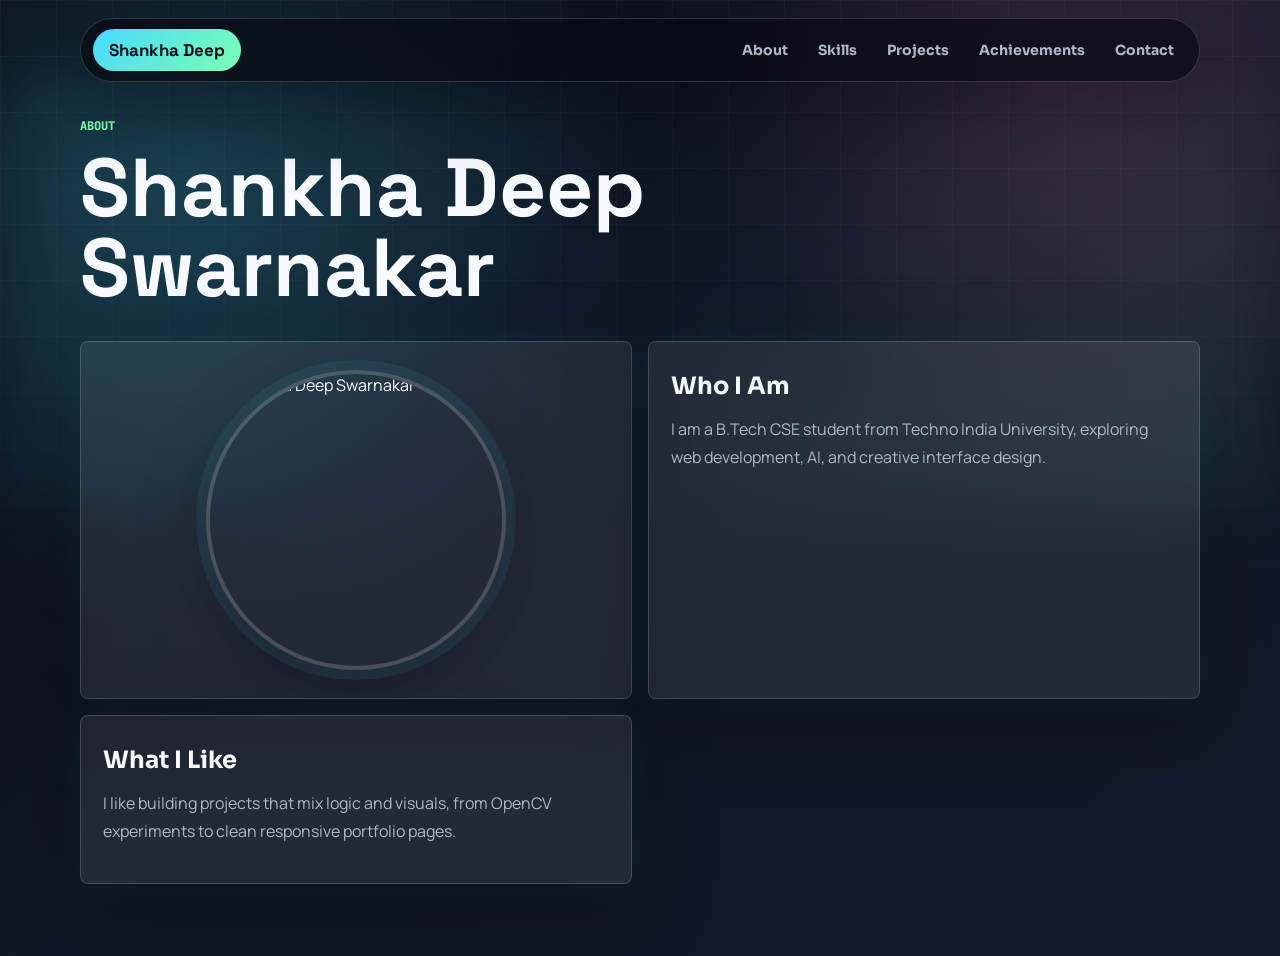
==== about.html @ 9db3db73 "Add files via upload" ====
<!DOCTYPE html>
<html lang="en">
<head>
    <meta charset="UTF-8">
    <meta name="viewport" content="width=device-width, initial-scale=1.0">
    <title>About | Shankha Deep Swarnakar</title>
    <link rel="preconnect" href="https://fonts.googleapis.com">
    <link rel="preconnect" href="https://fonts.gstatic.com" crossorigin>
    <link href="https://fonts.googleapis.com/css2?family=JetBrains+Mono:wght@500;700&family=Manrope:wght@400;500;600;700;800&family=Sora:wght@500;600;700;800&family=Space+Grotesk:wght@500;600;700&display=swap" rel="stylesheet">
    <link rel="stylesheet" href="css/style.css">
</head>
<body>
    <nav class="site-nav">
        <a class="brand" href="index.html">Shankha Deep</a>
        <div class="nav-links">
            <a href="index.html#about">About</a>
            <a href="skills.html">Skills</a>
            <a href="projects.html">Projects</a>
            <a href="achievements.html">Achievements</a>
            <a href="contact.html">Contact</a>
        </div>
    </nav>

    <main class="page-shell reveal">
        <p class="eyebrow">About</p>
        <h1>Shankha Deep Swarnakar</h1>
        <div class="page-grid">
            <article class="feature-card profile-card">
                <img src="assets/shankha-deep-swarnakar.jpg" alt="Shankha Deep Swarnakar">
            </article>
            <article class="feature-card">
                <h2>Who I Am</h2>
                <p>I am a B.Tech CSE student from Techno India University, exploring web development, AI, and creative interface design.</p>
            </article>
            <article class="feature-card">
                <h2>What I Like</h2>
                <p>I like building projects that mix logic and visuals, from OpenCV experiments to clean responsive portfolio pages.</p>
            </article>
        </div>
    </main>

    <script src="js/script.js"></script>
</body>
</html>
---- css/style.css ----
:root {
    --bg: #080a12;
    --panel: rgba(255, 255, 255, 0.08);
    --panel-strong: rgba(255, 255, 255, 0.13);
    --text: #f7fbff;
    --muted: #aeb8c8;
    --line: rgba(255, 255, 255, 0.16);
    --cyan: #47d9ff;
    --green: #7cffb2;
    --pink: #ff6fae;
    --shadow: 0 24px 80px rgba(0, 0, 0, 0.35);
    --font-body: "Manrope", Arial, sans-serif;
    --font-display: "Space Grotesk", "Manrope", Arial, sans-serif;
    --font-section: "Sora", "Manrope", Arial, sans-serif;
    --font-code: "JetBrains Mono", Consolas, monospace;
}

* {
    box-sizing: border-box;
}

html {
    scroll-behavior: smooth;
}

body {
    min-height: 100vh;
    margin: 0;
    color: var(--text);
    font-family: var(--font-body);
    background:
        radial-gradient(circle at 15% 20%, rgba(71, 217, 255, 0.18), transparent 28rem),
        radial-gradient(circle at 85% 10%, rgba(255, 111, 174, 0.16), transparent 24rem),
        linear-gradient(135deg, #080a12 0%, #101827 45%, #111827 100%);
    overflow-x: hidden;
}

body::before {
    content: "";
    position: fixed;
    inset: 0;
    z-index: -1;
    background-image:
        linear-gradient(rgba(255, 255, 255, 0.045) 1px, transparent 1px),
        linear-gradient(90deg, rgba(255, 255, 255, 0.045) 1px, transparent 1px);
    background-size: 56px 56px;
    mask-image: linear-gradient(to bottom, rgba(0, 0, 0, 0.8), transparent 82%);
}

a {
    color: inherit;
}

.site-nav {
    position: fixed;
    top: 18px;
    left: 50%;
    z-index: 20;
    width: min(1120px, calc(100% - 32px));
    min-height: 64px;
    padding: 10px 12px;
    display: flex;
    align-items: center;
    justify-content: space-between;
    gap: 16px;
    border: 1px solid var(--line);
    border-radius: 999px;
    background: rgba(8, 10, 18, 0.72);
    box-shadow: var(--shadow);
    backdrop-filter: blur(18px);
    transform: translateX(-50%);
}

.brand {
    padding: 10px 16px;
    border-radius: 999px;
    color: #071019;
    font-family: var(--font-display);
    font-size: 17px;
    font-weight: 800;
    text-decoration: none;
    background: linear-gradient(135deg, var(--cyan), var(--green));
}

.nav-links {
    display: flex;
    align-items: center;
    justify-content: flex-end;
    gap: 4px;
    flex-wrap: wrap;
}

.nav-links a {
    padding: 10px 13px;
    border-radius: 999px;
    color: var(--muted);
    font-family: var(--font-section);
    font-size: 14px;
    font-weight: 700;
    text-decoration: none;
    transition: color 0.2s, background 0.2s;
}

.nav-links a:hover {
    color: var(--text);
    background: rgba(255, 255, 255, 0.08);
}

main {
    width: min(1120px, calc(100% - 32px));
    margin: 0 auto;
}

.section,
.page-shell,
.contact-page {
    min-height: 100vh;
    padding: 118px 0 72px;
    position: relative;
    isolation: isolate;
}

.section::before,
.page-shell::before,
.contact-page::before {
    content: "";
    position: absolute;
    inset: 86px -6% auto;
    z-index: -1;
    height: min(420px, 56vh);
    border-radius: 8px;
    background:
        linear-gradient(135deg, rgba(71, 217, 255, 0.15), transparent 45%),
        linear-gradient(315deg, rgba(124, 255, 178, 0.12), transparent 50%);
    filter: blur(34px);
    opacity: 0.78;
    pointer-events: none;
}

#about::before {
    background:
        linear-gradient(135deg, rgba(124, 255, 178, 0.18), transparent 46%),
        linear-gradient(315deg, rgba(71, 217, 255, 0.14), transparent 48%);
}

#skills::before {
    background:
        linear-gradient(135deg, rgba(71, 217, 255, 0.18), transparent 46%),
        linear-gradient(315deg, rgba(124, 255, 178, 0.12), transparent 48%);
}

#projects::before {
    background:
        linear-gradient(135deg, rgba(255, 111, 174, 0.16), transparent 46%),
        linear-gradient(315deg, rgba(71, 217, 255, 0.14), transparent 48%);
}

#experience::before,
#achievements::before {
    background:
        linear-gradient(135deg, rgba(124, 255, 178, 0.14), transparent 44%),
        linear-gradient(315deg, rgba(255, 111, 174, 0.13), transparent 50%);
}

#contact::before,
.contact-page::before {
    background:
        linear-gradient(135deg, rgba(71, 217, 255, 0.16), transparent 46%),
        linear-gradient(315deg, rgba(255, 111, 174, 0.15), transparent 50%);
}

.hero {
    display: grid;
    grid-template-columns: minmax(0, 1.12fr) minmax(320px, 0.88fr);
    align-items: center;
    gap: 44px;
}

.hero-content h1,
.page-shell h1,
.contact-intro h1 {
    margin: 0;
    max-width: 850px;
    font-family: var(--font-display);
    font-size: clamp(42px, 7vw, 82px);
    line-height: 0.98;
    letter-spacing: 0;
}

.hero-copy,
.content-block p,
.contact-intro p,
.contact-band p,
.feature-card p,
.project-card p,
.timeline-item p {
    color: var(--muted);
    line-height: 1.75;
}

.hero-copy {
    max-width: 650px;
    margin: 24px 0 0;
    font-family: var(--font-body);
    font-size: 18px;
}

.eyebrow {
    margin: 0 0 14px;
    color: var(--green);
    font-family: var(--font-code);
    font-size: 12px;
    font-weight: 800;
    letter-spacing: 0;
    text-transform: uppercase;
}

.hero-actions {
    display: flex;
    flex-wrap: wrap;
    gap: 12px;
    margin-top: 30px;
}

.btn {
    min-height: 48px;
    padding: 14px 20px;
    display: inline-flex;
    align-items: center;
    justify-content: center;
    border: 0;
    border-radius: 999px;
    font-family: var(--font-section);
    font-size: 15px;
    font-weight: 800;
    text-decoration: none;
    cursor: pointer;
    transition: transform 0.2s, box-shadow 0.2s, background 0.2s;
}

.btn:hover {
    transform: translateY(-2px);
}

.btn.primary {
    color: #071019;
    background: linear-gradient(135deg, var(--cyan), var(--green));
    box-shadow: 0 18px 45px rgba(71, 217, 255, 0.2);
}

.btn.secondary {
    color: var(--text);
    border: 1px solid var(--line);
    background: rgba(255, 255, 255, 0.08);
}

.hero-panel,
.feature-card,
.skill-card,
.project-card,
.timeline-item,
.contact-shell {
    border: 1px solid var(--line);
    border-radius: 8px;
    background: var(--panel);
    box-shadow:
        var(--shadow),
        0 0 36px rgba(71, 217, 255, 0.08);
    backdrop-filter: blur(16px);
}

.hero-panel {
    padding: 22px;
}

.profile-panel {
    justify-items: center;
    display: grid;
    gap: 18px;
    text-align: center;
}

.profile-photo-wrap {
    width: min(280px, 72vw);
    aspect-ratio: 1;
    position: relative;
    overflow: hidden;
    border: 4px solid rgba(255, 255, 255, 0.18);
    border-radius: 50%;
    background: rgba(255, 255, 255, 0.06);
    box-shadow:
        0 0 0 10px rgba(71, 217, 255, 0.08),
        0 24px 70px rgba(0, 0, 0, 0.38);
}

.profile-photo {
    width: 100%;
    height: 100%;
    display: block;
    object-fit: cover;
    object-position: 50% 20%;
    filter: saturate(1.08) contrast(1.03);
}

.profile-photo-wrap::after {
    content: "";
    position: absolute;
    inset: 0;
    border-radius: inherit;
    background: linear-gradient(to top, rgba(8, 10, 18, 0.24), transparent 48%);
    pointer-events: none;
}

.profile-badge {
    position: absolute;
    left: 50%;
    bottom: 12px;
    z-index: 1;
    width: max-content;
    max-width: calc(100% - 28px);
    padding: 10px 13px;
    border: 1px solid rgba(255, 255, 255, 0.22);
    border-radius: 999px;
    color: #071019;
    font-size: 13px;
    font-weight: 800;
    background: linear-gradient(135deg, var(--cyan), var(--green));
    box-shadow: 0 14px 32px rgba(0, 0, 0, 0.24);
    transform: translateX(-50%);
}

.status-row {
    display: flex;
    gap: 8px;
    margin-bottom: 22px;
}

.status-row span {
    width: 12px;
    height: 12px;
    border-radius: 50%;
    background: var(--pink);
}

.status-row span:nth-child(2) {
    background: var(--green);
}

.status-row span:nth-child(3) {
    background: var(--cyan);
}

.code-card {
    width: 100%;
    padding: 22px;
    border-radius: 8px;
    color: #dce8f7;
    background: #070b13;
    box-shadow: inset 0 0 0 1px rgba(255, 255, 255, 0.07);
}

.code-card p {
    margin: 0 0 14px;
    overflow-wrap: anywhere;
    font-family: var(--font-code);
    font-size: 14px;
}

.code-card p:last-child {
    margin-bottom: 0;
}

.code-card span {
    color: var(--pink);
}

.metric-grid {
    width: 100%;
    display: grid;
    grid-template-columns: repeat(2, 1fr);
    gap: 12px;
    margin-top: 14px;
}

.metric-grid div {
    padding: 18px;
    border: 1px solid var(--line);
    border-radius: 8px;
    background: rgba(255, 255, 255, 0.06);
}

.metric-grid strong {
    display: block;
    font-family: var(--font-display);
    font-size: 28px;
}

.metric-grid small {
    color: var(--muted);
}

.split {
    display: grid;
    grid-template-columns: 0.8fr 1.2fr;
    align-items: start;
    gap: 46px;
}

h2 {
    margin: 0;
    font-family: var(--font-display);
    font-size: clamp(30px, 5vw, 52px);
    line-height: 1.05;
    letter-spacing: 0;
}

h3 {
    margin: 0;
    font-family: var(--font-section);
    font-size: 22px;
}

.content-block {
    max-width: 690px;
}

.pill-row {
    display: flex;
    flex-wrap: wrap;
    gap: 10px;
    margin-top: 22px;
}

.pill-row span,
.project-tag,
.timeline-item span,
.contact-details span,
.contact-form span {
    display: inline-flex;
    color: var(--green);
    font-family: var(--font-code);
    font-size: 12px;
    font-weight: 800;
    text-transform: uppercase;
}

.pill-row span {
    padding: 9px 13px;
    border: 1px solid var(--line);
    border-radius: 999px;
    background: rgba(255, 255, 255, 0.06);
}

.section-heading {
    margin-bottom: 28px;
}

#skills .section-heading h2,
.skills-grid .skill-card h2,
.skills-grid .skill-card h3 {
    font-family: var(--font-section);
}

#projects .section-heading h2,
.project-card h2,
.project-card h3 {
    font-family: var(--font-display);
}

#achievements .section-heading h2,
.timeline-item h2,
.timeline-item h3 {
    font-family: var(--font-section);
}

#contact h2,
.contact-intro h1 {
    font-family: var(--font-display);
}

.skills-grid,
.project-grid,
.page-grid {
    display: grid;
    grid-template-columns: repeat(3, minmax(0, 1fr));
    gap: 16px;
}

.skill-card,
.project-card,
.feature-card,
.timeline-item {
    padding: 22px;
    transition: transform 0.2s, border-color 0.2s, background 0.2s;
}

.skill-card:hover,
.project-card:hover,
.feature-card:hover,
.timeline-item:hover {
    border-color: rgba(124, 255, 178, 0.38);
    background: var(--panel-strong);
    box-shadow:
        0 24px 80px rgba(0, 0, 0, 0.4),
        0 0 42px rgba(124, 255, 178, 0.16),
        0 0 70px rgba(71, 217, 255, 0.1);
    transform: translateY(-4px);
}

.skill-top {
    display: flex;
    align-items: center;
    justify-content: space-between;
    gap: 18px;
    margin-bottom: 16px;
}

.skill-top h2,
.skill-top h3 {
    font-family: var(--font-section);
    font-size: 19px;
}

.skill-top span {
    color: var(--cyan);
    font-family: var(--font-code);
    font-weight: 800;
}

.skill-bar {
    width: 100%;
    height: 10px;
    overflow: hidden;
    border-radius: 999px;
    background: rgba(255, 255, 255, 0.11);
}

.skill-fill {
    width: 0;
    height: 100%;
    border-radius: inherit;
    background: linear-gradient(90deg, var(--cyan), var(--green));
    transition: width 1.2s ease;
}

.project-card {
    min-height: 250px;
    display: flex;
    flex-direction: column;
    justify-content: flex-end;
    position: relative;
    overflow: hidden;
}

.project-card::before {
    content: "";
    position: absolute;
    inset: 0;
    z-index: -1;
    opacity: 0.65;
    background:
        linear-gradient(140deg, rgba(71, 217, 255, 0.24), transparent 46%),
        linear-gradient(320deg, rgba(255, 111, 174, 0.18), transparent 40%);
}

.project-card h2,
.project-card h3,
.timeline-item h2,
.timeline-item h3,
.feature-card h2 {
    margin: 10px 0 10px;
    font-family: var(--font-section);
    font-size: 24px;
}

.timeline {
    display: grid;
    gap: 16px;
}

.contact-band {
    min-height: auto;
    padding-bottom: 96px;
    text-align: center;
}

.contact-band h2,
.contact-band p {
    max-width: 720px;
    margin-left: auto;
    margin-right: auto;
}

.contact-mail {
    width: fit-content;
    max-width: 100%;
    margin: 16px auto 0;
    padding: 10px 14px;
    display: inline-flex;
    border: 1px solid var(--line);
    border-radius: 999px;
    color: var(--green);
    font-weight: 800;
    text-decoration: none;
    overflow-wrap: anywhere;
    background: rgba(255, 255, 255, 0.07);
    box-shadow: 0 0 28px rgba(124, 255, 178, 0.08);
    transition: border-color 0.2s, box-shadow 0.2s, transform 0.2s;
}

.contact-mail:hover {
    border-color: rgba(124, 255, 178, 0.42);
    box-shadow:
        0 0 34px rgba(124, 255, 178, 0.18),
        0 0 56px rgba(71, 217, 255, 0.1);
    transform: translateY(-2px);
}

.inline-form {
    width: min(760px, 100%);
    margin: 30px auto 0;
    display: grid;
    grid-template-columns: repeat(2, 1fr);
    gap: 12px;
}

.inline-form textarea,
.inline-form button {
    grid-column: 1 / -1;
}

input,
textarea {
    width: 100%;
    padding: 15px 16px;
    color: var(--text);
    border: 1px solid var(--line);
    border-radius: 8px;
    outline: none;
    background: rgba(255, 255, 255, 0.08);
    font-family: var(--font-body);
    font-size: 15px;
    transition: border-color 0.2s, box-shadow 0.2s, background 0.2s;
}

textarea {
    min-height: 130px;
    resize: vertical;
}

input:focus,
textarea:focus {
    border-color: var(--cyan);
    background: rgba(255, 255, 255, 0.12);
    box-shadow:
        0 0 0 4px rgba(71, 217, 255, 0.13),
        0 0 32px rgba(71, 217, 255, 0.16);
}

.page-shell {
    display: flex;
    flex-direction: column;
    justify-content: center;
}

.page-shell h1 {
    margin-bottom: 32px;
}

.page-grid {
    grid-template-columns: repeat(2, minmax(0, 1fr));
}

.profile-card {
    padding: 28px;
    display: grid;
    place-items: center;
    overflow: hidden;
}

.profile-card img {
    width: min(300px, 72vw);
    aspect-ratio: 1;
    display: block;
    border: 4px solid rgba(255, 255, 255, 0.18);
    border-radius: 50%;
    object-fit: cover;
    object-position: 50% 20%;
    box-shadow:
        0 0 0 10px rgba(71, 217, 255, 0.08),
        0 24px 70px rgba(0, 0, 0, 0.32);
}

.contact-page {
    display: flex;
    flex-direction: column;
    align-items: center;
    justify-content: center;
    gap: 28px;
    text-align: center;
}

.contact-intro {
    max-width: 740px;
}

.contact-shell {
    width: min(920px, 100%);
    padding: 16px;
    display: grid;
    grid-template-columns: 0.8fr 1.2fr;
    gap: 16px;
    text-align: left;
}

.contact-details,
.contact-form {
    display: grid;
    gap: 14px;
}

.contact-details article {
    padding: 18px;
    border: 1px solid var(--line);
    border-radius: 8px;
    background: rgba(255, 255, 255, 0.07);
}

.contact-details p,
.contact-details a {
    display: block;
    margin: 8px 0 0;
    color: var(--text);
    text-decoration: none;
}

.contact-form label {
    display: grid;
    gap: 8px;
}

.reveal {
    opacity: 0;
    transform: translateY(28px);
    transition: opacity 0.7s ease, transform 0.7s ease;
}

.reveal.show {
    opacity: 1;
    transform: translateY(0);
}

@media (max-width: 880px) {
    .site-nav {
        align-items: flex-start;
        border-radius: 24px;
        flex-direction: column;
    }

    .nav-links {
        width: 100%;
        justify-content: flex-start;
    }

    .section,
    .page-shell,
    .contact-page {
        padding-top: 154px;
    }

    .hero,
    .split,
    .contact-shell {
        grid-template-columns: 1fr;
    }

    .skills-grid,
    .project-grid,
    .page-grid {
        grid-template-columns: 1fr;
    }
}

@media (max-width: 560px) {
    main {
        width: min(100% - 24px, 1120px);
    }

    .site-nav {
        top: 10px;
        width: calc(100% - 20px);
    }

    .nav-links a {
        padding: 8px 10px;
        font-size: 13px;
    }

    .hero-content h1,
    .page-shell h1,
    .contact-intro h1 {
        font-size: 42px;
    }

    .hero-panel {
        padding: 16px;
    }

    .inline-form {
        grid-template-columns: 1fr;
    }
}

/* Admin Download Button */
.admin-download-btn {
    display: inline-flex !important;
    align-items: center !important;
    gap: 8px;
    color: var(--cyan) !important;
    font-family: var(--font-code);
    font-size: 13px;
    font-weight: 700;
    text-decoration: none;
    transition: color 0.2s ease, transform 0.2s ease;
    margin-top: 4px;
    cursor: pointer;
}

.admin-download-btn:hover {
    color: var(--green) !important;
    transform: translateX(3px);
}

.admin-download-btn svg {
    transition: transform 0.2s ease;
}

.admin-download-btn:hover svg {
    transform: translateY(2px);
}
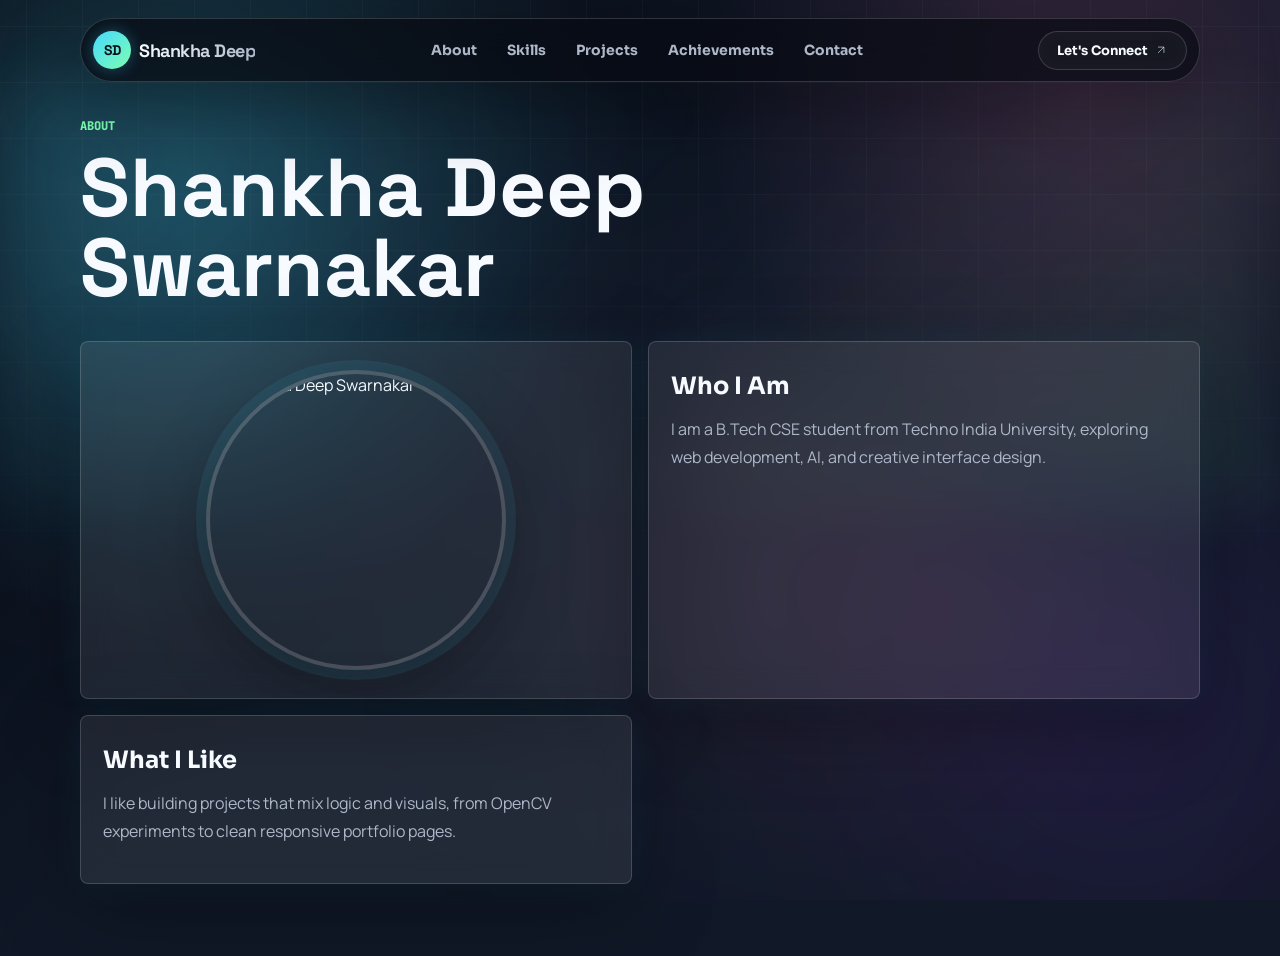
==== commit 344a80b0: "feat: update portfolio structure, timeline content, footer styling, and assets" ====
--- a/about.html
+++ b/about.html
@@ -10,8 +10,17 @@
     <link rel="stylesheet" href="css/style.css">
 </head>
 <body>
+    <div class="bg-glow-blobs">
+        <div class="glow-blob blob-cyan"></div>
+        <div class="glow-blob blob-purple"></div>
+        <div class="glow-blob blob-pink"></div>
+    </div>
+    <div class="bg-grid"></div>
     <nav class="site-nav">
-        <a class="brand" href="index.html">Shankha Deep</a>
+        <a class="brand" href="index.html">
+            <span class="brand-logo">SD</span>
+            <span class="brand-name">Shankha Deep</span>
+        </a>
         <div class="nav-links">
             <a href="index.html#about">About</a>
             <a href="skills.html">Skills</a>
@@ -19,9 +28,17 @@
             <a href="achievements.html">Achievements</a>
             <a href="contact.html">Contact</a>
         </div>
+        <a class="nav-cta" href="contact.html">
+            Let's Connect
+            <svg viewBox="0 0 24 24" fill="none" stroke="currentColor">
+                <line x1="7" y1="17" x2="17" y2="7"></line>
+                <polyline points="7 7 17 7 17 17"></polyline>
+            </svg>
+        </a>
     </nav>
 
-    <main class="page-shell reveal">
+
+    <main class="page-shell">
         <p class="eyebrow">About</p>
         <h1>Shankha Deep Swarnakar</h1>
         <div class="page-grid">
@@ -39,6 +56,8 @@
         </div>
     </main>
 
+    <script src="https://cdnjs.cloudflare.com/ajax/libs/gsap/3.12.2/gsap.min.js"></script>
+    <script src="https://cdnjs.cloudflare.com/ajax/libs/gsap/3.12.2/ScrollTrigger.min.js"></script>
     <script src="js/script.js"></script>
 </body>
 </html>
--- a/css/style.css
+++ b/css/style.css
@@ -1,840 +1,2687 @@
-:root {
-    --bg: #080a12;
-    --panel: rgba(255, 255, 255, 0.08);
-    --panel-strong: rgba(255, 255, 255, 0.13);
-    --text: #f7fbff;
-    --muted: #aeb8c8;
-    --line: rgba(255, 255, 255, 0.16);
-    --cyan: #47d9ff;
-    --green: #7cffb2;
-    --pink: #ff6fae;
-    --shadow: 0 24px 80px rgba(0, 0, 0, 0.35);
-    --font-body: "Manrope", Arial, sans-serif;
-    --font-display: "Space Grotesk", "Manrope", Arial, sans-serif;
-    --font-section: "Sora", "Manrope", Arial, sans-serif;
-    --font-code: "JetBrains Mono", Consolas, monospace;
-}
-
-* {
-    box-sizing: border-box;
-}
-
-html {
-    scroll-behavior: smooth;
-}
-
-body {
-    min-height: 100vh;
-    margin: 0;
-    color: var(--text);
-    font-family: var(--font-body);
-    background:
-        radial-gradient(circle at 15% 20%, rgba(71, 217, 255, 0.18), transparent 28rem),
-        radial-gradient(circle at 85% 10%, rgba(255, 111, 174, 0.16), transparent 24rem),
-        linear-gradient(135deg, #080a12 0%, #101827 45%, #111827 100%);
-    overflow-x: hidden;
-}
-
-body::before {
-    content: "";
-    position: fixed;
-    inset: 0;
-    z-index: -1;
-    background-image:
-        linear-gradient(rgba(255, 255, 255, 0.045) 1px, transparent 1px),
-        linear-gradient(90deg, rgba(255, 255, 255, 0.045) 1px, transparent 1px);
-    background-size: 56px 56px;
-    mask-image: linear-gradient(to bottom, rgba(0, 0, 0, 0.8), transparent 82%);
-}
-
-a {
-    color: inherit;
-}
-
-.site-nav {
-    position: fixed;
-    top: 18px;
-    left: 50%;
-    z-index: 20;
-    width: min(1120px, calc(100% - 32px));
-    min-height: 64px;
-    padding: 10px 12px;
-    display: flex;
-    align-items: center;
-    justify-content: space-between;
-    gap: 16px;
-    border: 1px solid var(--line);
-    border-radius: 999px;
-    background: rgba(8, 10, 18, 0.72);
-    box-shadow: var(--shadow);
-    backdrop-filter: blur(18px);
-    transform: translateX(-50%);
-}
-
-.brand {
-    padding: 10px 16px;
-    border-radius: 999px;
-    color: #071019;
-    font-family: var(--font-display);
-    font-size: 17px;
-    font-weight: 800;
-    text-decoration: none;
-    background: linear-gradient(135deg, var(--cyan), var(--green));
-}
-
-.nav-links {
-    display: flex;
-    align-items: center;
-    justify-content: flex-end;
-    gap: 4px;
-    flex-wrap: wrap;
-}
-
-.nav-links a {
-    padding: 10px 13px;
-    border-radius: 999px;
-    color: var(--muted);
-    font-family: var(--font-section);
-    font-size: 14px;
-    font-weight: 700;
-    text-decoration: none;
-    transition: color 0.2s, background 0.2s;
-}
-
-.nav-links a:hover {
-    color: var(--text);
-    background: rgba(255, 255, 255, 0.08);
-}
-
-main {
-    width: min(1120px, calc(100% - 32px));
-    margin: 0 auto;
-}
-
-.section,
-.page-shell,
-.contact-page {
-    min-height: 100vh;
-    padding: 118px 0 72px;
-    position: relative;
-    isolation: isolate;
-}
-
-.section::before,
-.page-shell::before,
-.contact-page::before {
-    content: "";
-    position: absolute;
-    inset: 86px -6% auto;
-    z-index: -1;
-    height: min(420px, 56vh);
-    border-radius: 8px;
-    background:
-        linear-gradient(135deg, rgba(71, 217, 255, 0.15), transparent 45%),
-        linear-gradient(315deg, rgba(124, 255, 178, 0.12), transparent 50%);
-    filter: blur(34px);
-    opacity: 0.78;
-    pointer-events: none;
-}
-
-#about::before {
-    background:
-        linear-gradient(135deg, rgba(124, 255, 178, 0.18), transparent 46%),
-        linear-gradient(315deg, rgba(71, 217, 255, 0.14), transparent 48%);
-}
-
-#skills::before {
-    background:
-        linear-gradient(135deg, rgba(71, 217, 255, 0.18), transparent 46%),
-        linear-gradient(315deg, rgba(124, 255, 178, 0.12), transparent 48%);
-}
-
-#projects::before {
-    background:
-        linear-gradient(135deg, rgba(255, 111, 174, 0.16), transparent 46%),
-        linear-gradient(315deg, rgba(71, 217, 255, 0.14), transparent 48%);
-}
-
-#experience::before,
-#achievements::before {
-    background:
-        linear-gradient(135deg, rgba(124, 255, 178, 0.14), transparent 44%),
-        linear-gradient(315deg, rgba(255, 111, 174, 0.13), transparent 50%);
-}
-
-#contact::before,
-.contact-page::before {
-    background:
-        linear-gradient(135deg, rgba(71, 217, 255, 0.16), transparent 46%),
-        linear-gradient(315deg, rgba(255, 111, 174, 0.15), transparent 50%);
-}
-
-.hero {
-    display: grid;
-    grid-template-columns: minmax(0, 1.12fr) minmax(320px, 0.88fr);
-    align-items: center;
-    gap: 44px;
-}
-
-.hero-content h1,
-.page-shell h1,
-.contact-intro h1 {
-    margin: 0;
-    max-width: 850px;
-    font-family: var(--font-display);
-    font-size: clamp(42px, 7vw, 82px);
-    line-height: 0.98;
-    letter-spacing: 0;
-}
-
-.hero-copy,
-.content-block p,
-.contact-intro p,
-.contact-band p,
-.feature-card p,
-.project-card p,
-.timeline-item p {
-    color: var(--muted);
-    line-height: 1.75;
-}
-
-.hero-copy {
-    max-width: 650px;
-    margin: 24px 0 0;
-    font-family: var(--font-body);
-    font-size: 18px;
-}
-
-.eyebrow {
-    margin: 0 0 14px;
-    color: var(--green);
-    font-family: var(--font-code);
-    font-size: 12px;
-    font-weight: 800;
-    letter-spacing: 0;
-    text-transform: uppercase;
-}
-
-.hero-actions {
-    display: flex;
-    flex-wrap: wrap;
-    gap: 12px;
-    margin-top: 30px;
-}
-
-.btn {
-    min-height: 48px;
-    padding: 14px 20px;
-    display: inline-flex;
-    align-items: center;
-    justify-content: center;
-    border: 0;
-    border-radius: 999px;
-    font-family: var(--font-section);
-    font-size: 15px;
-    font-weight: 800;
-    text-decoration: none;
-    cursor: pointer;
-    transition: transform 0.2s, box-shadow 0.2s, background 0.2s;
-}
-
-.btn:hover {
-    transform: translateY(-2px);
-}
-
-.btn.primary {
-    color: #071019;
-    background: linear-gradient(135deg, var(--cyan), var(--green));
-    box-shadow: 0 18px 45px rgba(71, 217, 255, 0.2);
-}
-
-.btn.secondary {
-    color: var(--text);
-    border: 1px solid var(--line);
-    background: rgba(255, 255, 255, 0.08);
-}
-
-.hero-panel,
-.feature-card,
-.skill-card,
-.project-card,
-.timeline-item,
-.contact-shell {
-    border: 1px solid var(--line);
-    border-radius: 8px;
-    background: var(--panel);
-    box-shadow:
-        var(--shadow),
-        0 0 36px rgba(71, 217, 255, 0.08);
-    backdrop-filter: blur(16px);
-}
-
-.hero-panel {
-    padding: 22px;
-}
-
-.profile-panel {
-    justify-items: center;
-    display: grid;
-    gap: 18px;
-    text-align: center;
-}
-
-.profile-photo-wrap {
-    width: min(280px, 72vw);
-    aspect-ratio: 1;
-    position: relative;
-    overflow: hidden;
-    border: 4px solid rgba(255, 255, 255, 0.18);
-    border-radius: 50%;
-    background: rgba(255, 255, 255, 0.06);
-    box-shadow:
-        0 0 0 10px rgba(71, 217, 255, 0.08),
-        0 24px 70px rgba(0, 0, 0, 0.38);
-}
-
-.profile-photo {
-    width: 100%;
-    height: 100%;
-    display: block;
-    object-fit: cover;
-    object-position: 50% 20%;
-    filter: saturate(1.08) contrast(1.03);
-}
-
-.profile-photo-wrap::after {
-    content: "";
-    position: absolute;
-    inset: 0;
-    border-radius: inherit;
-    background: linear-gradient(to top, rgba(8, 10, 18, 0.24), transparent 48%);
-    pointer-events: none;
-}
-
-.profile-badge {
-    position: absolute;
-    left: 50%;
-    bottom: 12px;
-    z-index: 1;
-    width: max-content;
-    max-width: calc(100% - 28px);
-    padding: 10px 13px;
-    border: 1px solid rgba(255, 255, 255, 0.22);
-    border-radius: 999px;
-    color: #071019;
-    font-size: 13px;
-    font-weight: 800;
-    background: linear-gradient(135deg, var(--cyan), var(--green));
-    box-shadow: 0 14px 32px rgba(0, 0, 0, 0.24);
-    transform: translateX(-50%);
-}
-
-.status-row {
-    display: flex;
-    gap: 8px;
-    margin-bottom: 22px;
-}
-
-.status-row span {
-    width: 12px;
-    height: 12px;
-    border-radius: 50%;
-    background: var(--pink);
-}
-
-.status-row span:nth-child(2) {
-    background: var(--green);
-}
-
-.status-row span:nth-child(3) {
-    background: var(--cyan);
-}
-
-.code-card {
-    width: 100%;
-    padding: 22px;
-    border-radius: 8px;
-    color: #dce8f7;
-    background: #070b13;
-    box-shadow: inset 0 0 0 1px rgba(255, 255, 255, 0.07);
-}
-
-.code-card p {
-    margin: 0 0 14px;
-    overflow-wrap: anywhere;
-    font-family: var(--font-code);
-    font-size: 14px;
-}
-
-.code-card p:last-child {
-    margin-bottom: 0;
-}
-
-.code-card span {
-    color: var(--pink);
-}
-
-.metric-grid {
-    width: 100%;
-    display: grid;
-    grid-template-columns: repeat(2, 1fr);
-    gap: 12px;
-    margin-top: 14px;
-}
-
-.metric-grid div {
-    padding: 18px;
-    border: 1px solid var(--line);
-    border-radius: 8px;
-    background: rgba(255, 255, 255, 0.06);
-}
-
-.metric-grid strong {
-    display: block;
-    font-family: var(--font-display);
-    font-size: 28px;
-}
-
-.metric-grid small {
-    color: var(--muted);
-}
-
-.split {
-    display: grid;
-    grid-template-columns: 0.8fr 1.2fr;
-    align-items: start;
-    gap: 46px;
-}
-
-h2 {
-    margin: 0;
-    font-family: var(--font-display);
-    font-size: clamp(30px, 5vw, 52px);
-    line-height: 1.05;
-    letter-spacing: 0;
-}
-
-h3 {
-    margin: 0;
-    font-family: var(--font-section);
-    font-size: 22px;
-}
-
-.content-block {
-    max-width: 690px;
-}
-
-.pill-row {
-    display: flex;
-    flex-wrap: wrap;
-    gap: 10px;
-    margin-top: 22px;
-}
-
-.pill-row span,
-.project-tag,
-.timeline-item span,
-.contact-details span,
-.contact-form span {
-    display: inline-flex;
-    color: var(--green);
-    font-family: var(--font-code);
-    font-size: 12px;
-    font-weight: 800;
-    text-transform: uppercase;
-}
-
-.pill-row span {
-    padding: 9px 13px;
-    border: 1px solid var(--line);
-    border-radius: 999px;
-    background: rgba(255, 255, 255, 0.06);
-}
-
-.section-heading {
-    margin-bottom: 28px;
-}
-
-#skills .section-heading h2,
-.skills-grid .skill-card h2,
-.skills-grid .skill-card h3 {
-    font-family: var(--font-section);
-}
-
-#projects .section-heading h2,
-.project-card h2,
-.project-card h3 {
-    font-family: var(--font-display);
-}
-
-#achievements .section-heading h2,
-.timeline-item h2,
-.timeline-item h3 {
-    font-family: var(--font-section);
-}
-
-#contact h2,
-.contact-intro h1 {
-    font-family: var(--font-display);
-}
-
-.skills-grid,
-.project-grid,
-.page-grid {
-    display: grid;
-    grid-template-columns: repeat(3, minmax(0, 1fr));
-    gap: 16px;
-}
-
-.skill-card,
-.project-card,
-.feature-card,
-.timeline-item {
-    padding: 22px;
-    transition: transform 0.2s, border-color 0.2s, background 0.2s;
-}
-
-.skill-card:hover,
-.project-card:hover,
-.feature-card:hover,
-.timeline-item:hover {
-    border-color: rgba(124, 255, 178, 0.38);
-    background: var(--panel-strong);
-    box-shadow:
-        0 24px 80px rgba(0, 0, 0, 0.4),
-        0 0 42px rgba(124, 255, 178, 0.16),
-        0 0 70px rgba(71, 217, 255, 0.1);
-    transform: translateY(-4px);
-}
-
-.skill-top {
-    display: flex;
-    align-items: center;
-    justify-content: space-between;
-    gap: 18px;
-    margin-bottom: 16px;
-}
-
-.skill-top h2,
-.skill-top h3 {
-    font-family: var(--font-section);
-    font-size: 19px;
-}
-
-.skill-top span {
-    color: var(--cyan);
-    font-family: var(--font-code);
-    font-weight: 800;
-}
-
-.skill-bar {
-    width: 100%;
-    height: 10px;
-    overflow: hidden;
-    border-radius: 999px;
-    background: rgba(255, 255, 255, 0.11);
-}
-
-.skill-fill {
-    width: 0;
-    height: 100%;
-    border-radius: inherit;
-    background: linear-gradient(90deg, var(--cyan), var(--green));
-    transition: width 1.2s ease;
-}
-
-.project-card {
-    min-height: 250px;
-    display: flex;
-    flex-direction: column;
-    justify-content: flex-end;
-    position: relative;
-    overflow: hidden;
-}
-
-.project-card::before {
-    content: "";
-    position: absolute;
-    inset: 0;
-    z-index: -1;
-    opacity: 0.65;
-    background:
-        linear-gradient(140deg, rgba(71, 217, 255, 0.24), transparent 46%),
-        linear-gradient(320deg, rgba(255, 111, 174, 0.18), transparent 40%);
-}
-
-.project-card h2,
-.project-card h3,
-.timeline-item h2,
-.timeline-item h3,
-.feature-card h2 {
-    margin: 10px 0 10px;
-    font-family: var(--font-section);
-    font-size: 24px;
-}
-
-.timeline {
-    display: grid;
-    gap: 16px;
-}
-
-.contact-band {
-    min-height: auto;
-    padding-bottom: 96px;
-    text-align: center;
-}
-
-.contact-band h2,
-.contact-band p {
-    max-width: 720px;
-    margin-left: auto;
-    margin-right: auto;
-}
-
-.contact-mail {
-    width: fit-content;
-    max-width: 100%;
-    margin: 16px auto 0;
-    padding: 10px 14px;
-    display: inline-flex;
-    border: 1px solid var(--line);
-    border-radius: 999px;
-    color: var(--green);
-    font-weight: 800;
-    text-decoration: none;
-    overflow-wrap: anywhere;
-    background: rgba(255, 255, 255, 0.07);
-    box-shadow: 0 0 28px rgba(124, 255, 178, 0.08);
-    transition: border-color 0.2s, box-shadow 0.2s, transform 0.2s;
-}
-
-.contact-mail:hover {
-    border-color: rgba(124, 255, 178, 0.42);
-    box-shadow:
-        0 0 34px rgba(124, 255, 178, 0.18),
-        0 0 56px rgba(71, 217, 255, 0.1);
-    transform: translateY(-2px);
-}
-
-.inline-form {
-    width: min(760px, 100%);
-    margin: 30px auto 0;
-    display: grid;
-    grid-template-columns: repeat(2, 1fr);
-    gap: 12px;
-}
-
-.inline-form textarea,
-.inline-form button {
-    grid-column: 1 / -1;
-}
-
-input,
-textarea {
-    width: 100%;
-    padding: 15px 16px;
-    color: var(--text);
-    border: 1px solid var(--line);
-    border-radius: 8px;
-    outline: none;
-    background: rgba(255, 255, 255, 0.08);
-    font-family: var(--font-body);
-    font-size: 15px;
-    transition: border-color 0.2s, box-shadow 0.2s, background 0.2s;
-}
-
-textarea {
-    min-height: 130px;
-    resize: vertical;
-}
-
-input:focus,
-textarea:focus {
-    border-color: var(--cyan);
-    background: rgba(255, 255, 255, 0.12);
-    box-shadow:
-        0 0 0 4px rgba(71, 217, 255, 0.13),
-        0 0 32px rgba(71, 217, 255, 0.16);
-}
-
-.page-shell {
-    display: flex;
-    flex-direction: column;
-    justify-content: center;
-}
-
-.page-shell h1 {
-    margin-bottom: 32px;
-}
-
-.page-grid {
-    grid-template-columns: repeat(2, minmax(0, 1fr));
-}
-
-.profile-card {
-    padding: 28px;
-    display: grid;
-    place-items: center;
-    overflow: hidden;
-}
-
-.profile-card img {
-    width: min(300px, 72vw);
-    aspect-ratio: 1;
-    display: block;
-    border: 4px solid rgba(255, 255, 255, 0.18);
-    border-radius: 50%;
-    object-fit: cover;
-    object-position: 50% 20%;
-    box-shadow:
-        0 0 0 10px rgba(71, 217, 255, 0.08),
-        0 24px 70px rgba(0, 0, 0, 0.32);
-}
-
-.contact-page {
-    display: flex;
-    flex-direction: column;
-    align-items: center;
-    justify-content: center;
-    gap: 28px;
-    text-align: center;
-}
-
-.contact-intro {
-    max-width: 740px;
-}
-
-.contact-shell {
-    width: min(920px, 100%);
-    padding: 16px;
-    display: grid;
-    grid-template-columns: 0.8fr 1.2fr;
-    gap: 16px;
-    text-align: left;
-}
-
-.contact-details,
-.contact-form {
-    display: grid;
-    gap: 14px;
-}
-
-.contact-details article {
-    padding: 18px;
-    border: 1px solid var(--line);
-    border-radius: 8px;
-    background: rgba(255, 255, 255, 0.07);
-}
-
-.contact-details p,
-.contact-details a {
-    display: block;
-    margin: 8px 0 0;
-    color: var(--text);
-    text-decoration: none;
-}
-
-.contact-form label {
-    display: grid;
-    gap: 8px;
-}
-
-.reveal {
-    opacity: 0;
-    transform: translateY(28px);
-    transition: opacity 0.7s ease, transform 0.7s ease;
-}
-
-.reveal.show {
-    opacity: 1;
-    transform: translateY(0);
-}
-
-@media (max-width: 880px) {
-    .site-nav {
-        align-items: flex-start;
-        border-radius: 24px;
-        flex-direction: column;
-    }
-
-    .nav-links {
-        width: 100%;
-        justify-content: flex-start;
-    }
-
-    .section,
-    .page-shell,
-    .contact-page {
-        padding-top: 154px;
-    }
-
-    .hero,
-    .split,
-    .contact-shell {
-        grid-template-columns: 1fr;
-    }
-
-    .skills-grid,
-    .project-grid,
-    .page-grid {
-        grid-template-columns: 1fr;
-    }
-}
-
-@media (max-width: 560px) {
-    main {
-        width: min(100% - 24px, 1120px);
-    }
-
-    .site-nav {
-        top: 10px;
-        width: calc(100% - 20px);
-    }
-
-    .nav-links a {
-        padding: 8px 10px;
-        font-size: 13px;
-    }
-
-    .hero-content h1,
-    .page-shell h1,
-    .contact-intro h1 {
-        font-size: 42px;
-    }
-
-    .hero-panel {
-        padding: 16px;
-    }
-
-    .inline-form {
-        grid-template-columns: 1fr;
-    }
-}
-
-/* Admin Download Button */
-.admin-download-btn {
-    display: inline-flex !important;
-    align-items: center !important;
-    gap: 8px;
-    color: var(--cyan) !important;
-    font-family: var(--font-code);
-    font-size: 13px;
-    font-weight: 700;
-    text-decoration: none;
-    transition: color 0.2s ease, transform 0.2s ease;
-    margin-top: 4px;
-    cursor: pointer;
-}
-
-.admin-download-btn:hover {
-    color: var(--green) !important;
-    transform: translateX(3px);
-}
-
-.admin-download-btn svg {
-    transition: transform 0.2s ease;
-}
-
-.admin-download-btn:hover svg {
-    transform: translateY(2px);
-}
+:root {
+    --bg: #080a12;
+    --panel: rgba(255, 255, 255, 0.08);
+    --panel-strong: rgba(255, 255, 255, 0.13);
+    --text: #f7fbff;
+    --muted: #aeb8c8;
+    --line: rgba(255, 255, 255, 0.16);
+    --cyan: #47d9ff;
+    --green: #7cffb2;
+    --pink: #ff6fae;
+    --shadow: 0 24px 80px rgba(0, 0, 0, 0.35);
+    --font-body: "Manrope", Arial, sans-serif;
+    --font-display: "Space Grotesk", "Manrope", Arial, sans-serif;
+    --font-section: "Sora", "Manrope", Arial, sans-serif;
+    --font-code: "JetBrains Mono", Consolas, monospace;
+}
+
+* {
+    box-sizing: border-box;
+}
+
+html {
+    scroll-behavior: smooth;
+}
+
+body {
+    min-height: 100vh;
+    margin: 0;
+    color: var(--text);
+    font-family: var(--font-body);
+    background:
+        radial-gradient(circle at 15% 20%, rgba(71, 217, 255, 0.18), transparent 28rem),
+        radial-gradient(circle at 85% 10%, rgba(255, 111, 174, 0.16), transparent 24rem),
+        linear-gradient(135deg, #080a12 0%, #101827 45%, #111827 100%);
+    overflow-x: hidden;
+}
+
+.bg-grid {
+    position: fixed;
+    inset: -30px;
+    z-index: -1;
+    background-image:
+        linear-gradient(rgba(255, 255, 255, 0.045) 1px, transparent 1px),
+        linear-gradient(90deg, rgba(255, 255, 255, 0.045) 1px, transparent 1px);
+    background-size: 56px 56px;
+    mask-image: linear-gradient(to bottom, rgba(0, 0, 0, 0.8), transparent 82%);
+    pointer-events: none;
+    will-change: transform;
+}
+
+a {
+    color: inherit;
+}
+
+.site-nav {
+    position: fixed;
+    top: 18px;
+    left: 50%;
+    z-index: 20;
+    width: min(1120px, calc(100% - 32px));
+    min-height: 64px;
+    padding: 10px 12px;
+    display: flex;
+    align-items: center;
+    justify-content: space-between;
+    gap: 16px;
+    border: 1px solid var(--line);
+    border-radius: 999px;
+    background: rgba(8, 10, 18, 0.72);
+    box-shadow: var(--shadow);
+    backdrop-filter: blur(18px);
+    transform: translateX(-50%);
+}
+
+.brand {
+    padding: 10px 16px;
+    border-radius: 999px;
+    color: #071019;
+    font-family: var(--font-display);
+    font-size: 17px;
+    font-weight: 800;
+    text-decoration: none;
+    background: linear-gradient(135deg, var(--cyan), var(--green));
+}
+
+.nav-links {
+    display: flex;
+    align-items: center;
+    justify-content: flex-end;
+    gap: 4px;
+    flex-wrap: wrap;
+}
+
+.nav-links a {
+    padding: 10px 13px;
+    border-radius: 999px;
+    color: var(--muted);
+    font-family: var(--font-section);
+    font-size: 14px;
+    font-weight: 700;
+    text-decoration: none;
+    transition: color 0.2s, background 0.2s;
+}
+
+.nav-links a:hover {
+    color: var(--text);
+    background: rgba(255, 255, 255, 0.08);
+}
+
+main {
+    width: min(1120px, calc(100% - 32px));
+    margin: 0 auto;
+}
+
+.section,
+.page-shell,
+.contact-page {
+    min-height: 100vh;
+    padding: 118px 0 72px;
+    position: relative;
+    isolation: isolate;
+}
+
+.section::before,
+.page-shell::before,
+.contact-page::before {
+    content: "";
+    position: absolute;
+    inset: 86px -6% auto;
+    z-index: -1;
+    height: min(420px, 56vh);
+    border-radius: 8px;
+    background:
+        linear-gradient(135deg, rgba(71, 217, 255, 0.15), transparent 45%),
+        linear-gradient(315deg, rgba(124, 255, 178, 0.12), transparent 50%);
+    filter: blur(34px);
+    opacity: 0.78;
+    pointer-events: none;
+}
+
+#about::before {
+    background:
+        linear-gradient(135deg, rgba(124, 255, 178, 0.18), transparent 46%),
+        linear-gradient(315deg, rgba(71, 217, 255, 0.14), transparent 48%);
+}
+
+#skills::before {
+    background:
+        linear-gradient(135deg, rgba(71, 217, 255, 0.18), transparent 46%),
+        linear-gradient(315deg, rgba(124, 255, 178, 0.12), transparent 48%);
+}
+
+#projects::before {
+    background:
+        linear-gradient(135deg, rgba(255, 111, 174, 0.16), transparent 46%),
+        linear-gradient(315deg, rgba(71, 217, 255, 0.14), transparent 48%);
+}
+
+#experience::before,
+#achievements::before {
+    background:
+        linear-gradient(135deg, rgba(124, 255, 178, 0.14), transparent 44%),
+        linear-gradient(315deg, rgba(255, 111, 174, 0.13), transparent 50%);
+}
+
+#contact::before,
+.contact-page::before {
+    background:
+        linear-gradient(135deg, rgba(71, 217, 255, 0.16), transparent 46%),
+        linear-gradient(315deg, rgba(255, 111, 174, 0.15), transparent 50%);
+}
+
+.hero {
+    display: grid;
+    grid-template-columns: minmax(0, 1.12fr) minmax(320px, 0.88fr);
+    align-items: center;
+    gap: 44px;
+}
+
+.hero-content h1,
+.page-shell h1,
+.contact-intro h1 {
+    margin: 0;
+    max-width: 850px;
+    font-family: var(--font-display);
+    font-size: clamp(42px, 7vw, 82px);
+    line-height: 0.98;
+    letter-spacing: 0;
+}
+
+.hero-copy,
+.content-block p,
+.contact-intro p,
+.contact-band p,
+.feature-card p,
+.project-card p,
+.timeline-item p {
+    color: var(--muted);
+    line-height: 1.75;
+}
+
+.hero-copy {
+    max-width: 650px;
+    margin: 24px 0 0;
+    font-family: var(--font-body);
+    font-size: 18px;
+}
+
+.eyebrow {
+    margin: 0 0 14px;
+    color: var(--green);
+    font-family: var(--font-code);
+    font-size: 12px;
+    font-weight: 800;
+    letter-spacing: 0;
+    text-transform: uppercase;
+}
+
+.hero-actions {
+    display: flex;
+    flex-wrap: wrap;
+    gap: 12px;
+    margin-top: 30px;
+}
+
+.btn {
+    min-height: 48px;
+    padding: 14px 20px;
+    display: inline-flex;
+    align-items: center;
+    justify-content: center;
+    border: 0;
+    border-radius: 999px;
+    font-family: var(--font-section);
+    font-size: 15px;
+    font-weight: 800;
+    text-decoration: none;
+    cursor: pointer;
+    transition: transform 0.2s, box-shadow 0.2s, background 0.2s;
+}
+
+.btn:hover {
+    transform: translateY(-2px);
+}
+
+.btn.primary {
+    color: #071019;
+    background: linear-gradient(135deg, var(--cyan), var(--green));
+    box-shadow: 0 18px 45px rgba(71, 217, 255, 0.2);
+}
+
+.btn.secondary {
+    color: var(--text);
+    border: 1px solid var(--line);
+    background: rgba(255, 255, 255, 0.08);
+}
+
+.hero-panel,
+.feature-card,
+.skill-card,
+.project-card,
+.timeline-item,
+.contact-shell {
+    border: 1px solid var(--line);
+    border-radius: 8px;
+    background: var(--panel);
+    box-shadow:
+        var(--shadow),
+        0 0 36px rgba(71, 217, 255, 0.08);
+    backdrop-filter: blur(16px);
+}
+
+.hero-panel {
+    padding: 22px;
+}
+
+.profile-panel {
+    justify-items: center;
+    display: grid;
+    gap: 18px;
+    text-align: center;
+}
+
+.profile-photo-wrap {
+    width: min(280px, 72vw);
+    aspect-ratio: 1;
+    position: relative;
+    overflow: hidden;
+    border: 4px solid rgba(255, 255, 255, 0.18);
+    border-radius: 50%;
+    background: rgba(255, 255, 255, 0.06);
+    box-shadow:
+        0 0 0 10px rgba(71, 217, 255, 0.08),
+        0 24px 70px rgba(0, 0, 0, 0.38);
+}
+
+.profile-photo {
+    width: 100%;
+    height: 100%;
+    display: block;
+    object-fit: cover;
+    object-position: 50% 20%;
+    filter: saturate(1.08) contrast(1.03);
+}
+
+.profile-photo-wrap::after {
+    content: "";
+    position: absolute;
+    inset: 0;
+    border-radius: inherit;
+    background: linear-gradient(to top, rgba(8, 10, 18, 0.24), transparent 48%);
+    pointer-events: none;
+}
+
+.profile-badge {
+    position: absolute;
+    left: 50%;
+    bottom: 12px;
+    z-index: 1;
+    width: max-content;
+    max-width: calc(100% - 28px);
+    padding: 10px 13px;
+    border: 1px solid rgba(255, 255, 255, 0.22);
+    border-radius: 999px;
+    color: #071019;
+    font-size: 13px;
+    font-weight: 800;
+    background: linear-gradient(135deg, var(--cyan), var(--green));
+    box-shadow: 0 14px 32px rgba(0, 0, 0, 0.24);
+    transform: translateX(-50%);
+}
+
+.status-row {
+    display: flex;
+    gap: 8px;
+    margin-bottom: 22px;
+}
+
+.status-row span {
+    width: 12px;
+    height: 12px;
+    border-radius: 50%;
+    background: var(--pink);
+}
+
+.status-row span:nth-child(2) {
+    background: var(--green);
+}
+
+.status-row span:nth-child(3) {
+    background: var(--cyan);
+}
+
+.code-card {
+    width: 100%;
+    padding: 22px;
+    border-radius: 8px;
+    color: #dce8f7;
+    background: #070b13;
+    box-shadow: inset 0 0 0 1px rgba(255, 255, 255, 0.07);
+}
+
+.code-card p {
+    margin: 0 0 14px;
+    overflow-wrap: anywhere;
+    font-family: var(--font-code);
+    font-size: 14px;
+}
+
+.code-card p:last-child {
+    margin-bottom: 0;
+}
+
+.code-card span {
+    color: var(--pink);
+}
+
+.metric-grid {
+    width: 100%;
+    display: grid;
+    grid-template-columns: repeat(2, 1fr);
+    gap: 12px;
+    margin-top: 14px;
+}
+
+.metric-grid div {
+    padding: 18px;
+    border: 1px solid var(--line);
+    border-radius: 8px;
+    background: rgba(255, 255, 255, 0.06);
+}
+
+.metric-grid strong {
+    display: block;
+    font-family: var(--font-display);
+    font-size: 28px;
+}
+
+.metric-grid small {
+    color: var(--muted);
+}
+
+.split {
+    display: grid;
+    grid-template-columns: 0.8fr 1.2fr;
+    align-items: start;
+    gap: 46px;
+}
+
+h2 {
+    margin: 0;
+    font-family: var(--font-display);
+    font-size: clamp(30px, 5vw, 52px);
+    line-height: 1.05;
+    letter-spacing: 0;
+}
+
+h3 {
+    margin: 0;
+    font-family: var(--font-section);
+    font-size: 22px;
+}
+
+.content-block {
+    max-width: 690px;
+}
+
+.pill-row {
+    display: flex;
+    flex-wrap: wrap;
+    gap: 10px;
+    margin-top: 22px;
+}
+
+.pill-row span,
+.project-tag,
+.timeline-item span,
+.contact-details span,
+.contact-form span {
+    display: inline-flex;
+    color: var(--green);
+    font-family: var(--font-code);
+    font-size: 12px;
+    font-weight: 800;
+    text-transform: uppercase;
+}
+
+.pill-row span {
+    padding: 9px 13px;
+    border: 1px solid var(--line);
+    border-radius: 999px;
+    background: rgba(255, 255, 255, 0.06);
+}
+
+.section-heading {
+    margin-bottom: 28px;
+}
+
+#skills .section-heading h2,
+.skills-grid .skill-card h2,
+.skills-grid .skill-card h3 {
+    font-family: var(--font-section);
+}
+
+#projects .section-heading h2,
+.project-card h2,
+.project-card h3 {
+    font-family: var(--font-display);
+}
+
+#achievements .section-heading h2,
+.timeline-item h2,
+.timeline-item h3 {
+    font-family: var(--font-section);
+}
+
+#contact h2,
+.contact-intro h1 {
+    font-family: var(--font-display);
+}
+
+.skills-grid,
+.project-grid,
+.page-grid {
+    display: grid;
+    grid-template-columns: repeat(3, minmax(0, 1fr));
+    gap: 16px;
+}
+
+.skill-card,
+.project-card,
+.feature-card,
+.timeline-item {
+    padding: 22px;
+    transition: transform 0.2s, border-color 0.2s, background 0.2s;
+}
+
+.skill-card:hover,
+.project-card:hover,
+.feature-card:hover,
+.timeline-item:hover {
+    border-color: rgba(124, 255, 178, 0.38);
+    background: var(--panel-strong);
+    box-shadow:
+        0 24px 80px rgba(0, 0, 0, 0.4),
+        0 0 42px rgba(124, 255, 178, 0.16),
+        0 0 70px rgba(71, 217, 255, 0.1);
+    transform: translateY(-4px);
+}
+
+.skill-top {
+    display: flex;
+    align-items: center;
+    justify-content: space-between;
+    gap: 18px;
+    margin-bottom: 16px;
+}
+
+.skill-top h2,
+.skill-top h3 {
+    font-family: var(--font-section);
+    font-size: 19px;
+}
+
+.skill-top span {
+    color: var(--cyan);
+    font-family: var(--font-code);
+    font-weight: 800;
+}
+
+.skill-bar {
+    width: 100%;
+    height: 10px;
+    overflow: hidden;
+    border-radius: 999px;
+    background: rgba(255, 255, 255, 0.11);
+}
+
+.skill-fill {
+    width: 0;
+    height: 100%;
+    border-radius: inherit;
+    background: linear-gradient(90deg, var(--cyan), var(--green));
+    transition: width 1.2s ease;
+}
+
+.project-card {
+    min-height: 250px;
+    display: flex;
+    flex-direction: column;
+    justify-content: flex-end;
+    position: relative;
+    overflow: hidden;
+}
+
+.project-card::before {
+    content: "";
+    position: absolute;
+    inset: 0;
+    z-index: -1;
+    opacity: 0.65;
+    background:
+        linear-gradient(140deg, rgba(71, 217, 255, 0.24), transparent 46%),
+        linear-gradient(320deg, rgba(255, 111, 174, 0.18), transparent 40%);
+}
+
+.project-card h2,
+.project-card h3,
+.timeline-item h2,
+.timeline-item h3,
+.feature-card h2 {
+    margin: 10px 0 10px;
+    font-family: var(--font-section);
+    font-size: 24px;
+}
+
+.timeline {
+    display: grid;
+    gap: 16px;
+}
+
+.contact-band {
+    min-height: auto;
+    padding-bottom: 96px;
+    text-align: center;
+}
+
+.contact-band h2,
+.contact-band p {
+    max-width: 720px;
+    margin-left: auto;
+    margin-right: auto;
+}
+
+.contact-mail {
+    width: fit-content;
+    max-width: 100%;
+    margin: 16px auto 0;
+    padding: 10px 14px;
+    display: inline-flex;
+    border: 1px solid var(--line);
+    border-radius: 999px;
+    color: var(--green);
+    font-weight: 800;
+    text-decoration: none;
+    overflow-wrap: anywhere;
+    background: rgba(255, 255, 255, 0.07);
+    box-shadow: 0 0 28px rgba(124, 255, 178, 0.08);
+    transition: border-color 0.2s, box-shadow 0.2s, transform 0.2s;
+}
+
+.contact-mail:hover {
+    border-color: rgba(124, 255, 178, 0.42);
+    box-shadow:
+        0 0 34px rgba(124, 255, 178, 0.18),
+        0 0 56px rgba(71, 217, 255, 0.1);
+    transform: translateY(-2px);
+}
+
+.inline-form {
+    width: min(760px, 100%);
+    margin: 30px auto 0;
+    display: grid;
+    grid-template-columns: repeat(2, 1fr);
+    gap: 12px;
+}
+
+.inline-form textarea,
+.inline-form button {
+    grid-column: 1 / -1;
+}
+
+input,
+textarea {
+    width: 100%;
+    padding: 15px 16px;
+    color: var(--text);
+    border: 1px solid var(--line);
+    border-radius: 8px;
+    outline: none;
+    background: rgba(255, 255, 255, 0.08);
+    font-family: var(--font-body);
+    font-size: 15px;
+    transition: border-color 0.2s, box-shadow 0.2s, background 0.2s;
+}
+
+textarea {
+    min-height: 130px;
+    resize: vertical;
+}
+
+input:focus,
+textarea:focus {
+    border-color: var(--cyan);
+    background: rgba(255, 255, 255, 0.12);
+    box-shadow:
+        0 0 0 4px rgba(71, 217, 255, 0.13),
+        0 0 32px rgba(71, 217, 255, 0.16);
+}
+
+.page-shell {
+    display: flex;
+    flex-direction: column;
+    justify-content: center;
+}
+
+.page-shell h1 {
+    margin-bottom: 32px;
+}
+
+.page-grid {
+    grid-template-columns: repeat(2, minmax(0, 1fr));
+}
+
+.profile-card {
+    padding: 28px;
+    display: grid;
+    place-items: center;
+    overflow: hidden;
+}
+
+.profile-card img {
+    width: min(300px, 72vw);
+    aspect-ratio: 1;
+    display: block;
+    border: 4px solid rgba(255, 255, 255, 0.18);
+    border-radius: 50%;
+    object-fit: cover;
+    object-position: 50% 20%;
+    box-shadow:
+        0 0 0 10px rgba(71, 217, 255, 0.08),
+        0 24px 70px rgba(0, 0, 0, 0.32);
+}
+
+.contact-page {
+    display: flex;
+    flex-direction: column;
+    align-items: center;
+    justify-content: center;
+    gap: 28px;
+    text-align: center;
+}
+
+.contact-intro {
+    max-width: 740px;
+}
+
+.contact-shell {
+    width: min(920px, 100%);
+    padding: 16px;
+    display: grid;
+    grid-template-columns: 0.8fr 1.2fr;
+    gap: 16px;
+    text-align: left;
+}
+
+.contact-details,
+.contact-form {
+    display: grid;
+    gap: 14px;
+}
+
+.contact-details article {
+    padding: 18px;
+    border: 1px solid var(--line);
+    border-radius: 8px;
+    background: rgba(255, 255, 255, 0.07);
+}
+
+.contact-details p,
+.contact-details a {
+    display: block;
+    margin: 8px 0 0;
+    color: var(--text);
+    text-decoration: none;
+}
+
+.contact-form label {
+    display: grid;
+    gap: 8px;
+}
+
+
+
+@media (max-width: 880px) {
+    .site-nav {
+        align-items: center;
+        border-radius: 999px;
+        flex-direction: row;
+        justify-content: space-between;
+        padding: 8px 16px;
+        min-height: 54px;
+    }
+
+    .brand-name {
+        display: none;
+    }
+
+    .nav-links {
+        width: auto;
+        justify-content: flex-end;
+        gap: 2px;
+    }
+
+    .section,
+    .page-shell,
+    .contact-page {
+        padding-top: 154px;
+    }
+
+    .hero,
+    .split,
+    .contact-shell {
+        grid-template-columns: 1fr;
+    }
+
+    .skills-grid,
+    .project-grid,
+    .page-grid {
+        grid-template-columns: 1fr;
+    }
+}
+
+@media (max-width: 560px) {
+    main {
+        width: min(100% - 24px, 1120px);
+    }
+
+    .site-nav {
+        top: 10px;
+        width: calc(100% - 20px);
+    }
+
+    .nav-links a {
+        padding: 8px 10px;
+        font-size: 13px;
+    }
+
+    .hero-content h1,
+    .page-shell h1,
+    .contact-intro h1 {
+        font-size: 42px;
+    }
+
+    .hero-panel {
+        padding: 16px;
+    }
+
+    .inline-form {
+        grid-template-columns: 1fr;
+    }
+}
+
+/* Admin Download Button */
+.admin-download-btn {
+    display: inline-flex !important;
+    align-items: center !important;
+    gap: 8px;
+    color: var(--cyan) !important;
+    font-family: var(--font-code);
+    font-size: 13px;
+    font-weight: 700;
+    text-decoration: none;
+    transition: color 0.2s ease, transform 0.2s ease;
+    margin-top: 4px;
+    cursor: pointer;
+}
+
+.admin-download-btn:hover {
+    color: var(--green) !important;
+    transform: translateX(3px);
+}
+
+.admin-download-btn svg {
+    transition: transform 0.2s ease;
+}
+
+.admin-download-btn:hover svg {
+    transform: translateY(2px);
+}
+
+/* ==========================================================================
+   Glowing Blobs Background
+   ========================================================================== */
+.bg-glow-blobs {
+    position: fixed;
+    top: 0;
+    left: 0;
+    width: 100%;
+    height: 100%;
+    z-index: -2;
+    overflow: hidden;
+    pointer-events: none;
+}
+
+.glow-blob {
+    position: absolute;
+    width: 45vw;
+    height: 45vw;
+    min-width: 350px;
+    border-radius: 50%;
+    filter: blur(130px);
+    opacity: 0.22;
+    mix-blend-mode: screen;
+    will-change: transform;
+}
+
+.blob-cyan {
+    top: -10%;
+    left: -10%;
+    background: radial-gradient(circle, var(--cyan) 0%, transparent 70%);
+    animation: floatBlobCyan 20s infinite alternate ease-in-out;
+}
+
+.blob-purple {
+    bottom: -10%;
+    right: -10%;
+    background: radial-gradient(circle, #8a2be2 0%, transparent 70%);
+    animation: floatBlobPurple 25s infinite alternate ease-in-out;
+}
+
+.blob-pink {
+    top: 35%;
+    right: 15%;
+    width: 40vw;
+    height: 40vw;
+    opacity: 0.18;
+    background: radial-gradient(circle, var(--pink) 0%, transparent 70%);
+    animation: floatBlobPink 22s infinite alternate ease-in-out;
+}
+
+
+/* ==========================================================================
+   Navbar Improvements
+   ========================================================================== */
+.site-nav {
+    display: flex;
+    align-items: center;
+    justify-content: space-between;
+    transition: all 0.3s ease;
+}
+
+.brand {
+    display: flex;
+    align-items: center;
+    gap: 8px;
+    background: transparent !important;
+    padding: 0 !important;
+    color: var(--text) !important;
+    font-weight: 700;
+}
+
+.brand-logo {
+    display: flex;
+    align-items: center;
+    justify-content: center;
+    width: 38px;
+    height: 38px;
+    border-radius: 50%;
+    color: #071019;
+    font-family: var(--font-display);
+    font-size: 14px;
+    font-weight: 800;
+    background: linear-gradient(135deg, var(--cyan), var(--green));
+    box-shadow: 0 0 16px rgba(71, 217, 255, 0.3);
+}
+
+.brand-name {
+    font-family: var(--font-display);
+    font-size: 18px;
+    font-weight: 700;
+    letter-spacing: -0.5px;
+    background: linear-gradient(to right, var(--text), var(--muted));
+    -webkit-background-clip: text;
+    -webkit-text-fill-color: transparent;
+}
+
+.nav-cta {
+    display: inline-flex;
+    align-items: center;
+    gap: 6px;
+    padding: 10px 18px;
+    border: 1px solid rgba(255, 255, 255, 0.15);
+    border-radius: 999px;
+    color: var(--text);
+    font-family: var(--font-section);
+    font-size: 13px;
+    font-weight: 700;
+    text-decoration: none;
+    background: rgba(255, 255, 255, 0.05);
+    backdrop-filter: blur(10px);
+    transition: all 0.3s cubic-bezier(0.16, 1, 0.3, 1);
+}
+
+.nav-cta svg {
+    width: 14px;
+    height: 14px;
+    transition: transform 0.3s ease;
+}
+
+.nav-cta:hover {
+    background: rgba(255, 255, 255, 0.12);
+    border-color: var(--cyan);
+    box-shadow: 0 0 20px rgba(71, 217, 255, 0.2);
+    transform: translateY(-1px);
+}
+
+.nav-cta:hover svg {
+    transform: translate(1px, -1px);
+}
+
+/* ==========================================================================
+   Hero Section Layout
+   ========================================================================== */
+.hero-section {
+    display: flex;
+    flex-direction: column;
+    justify-content: center;
+    gap: 24px;
+    min-height: 100vh;
+    padding-top: 90px;
+    padding-bottom: 30px;
+}
+
+.hero-grid {
+    display: grid;
+    grid-template-columns: 1.15fr 0.85fr;
+    align-items: center;
+    gap: 40px;
+    width: 100%;
+}
+
+/* Hero Left Content */
+.hero-left {
+    display: flex;
+    flex-direction: column;
+    align-items: flex-start;
+    text-align: left;
+}
+
+.greeting-badge {
+    display: inline-flex;
+    align-items: center;
+    padding: 6px 12px;
+    background: rgba(255, 255, 255, 0.05);
+    border: 1px solid rgba(255, 255, 255, 0.08);
+    border-radius: 99px;
+    color: var(--cyan);
+    font-family: var(--font-code);
+    font-size: 12px;
+    font-weight: 700;
+    letter-spacing: 0.5px;
+    text-transform: uppercase;
+    margin-bottom: 20px;
+}
+
+.hero-name {
+    font-family: var(--font-display);
+    font-size: clamp(38px, 6vw, 68px);
+    line-height: 1.1;
+    font-weight: 800;
+    letter-spacing: -1.5px;
+    margin: 0 0 16px 0;
+}
+
+.text-glow-gradient {
+    background: linear-gradient(135deg, var(--cyan) 0%, #a855f7 100%);
+    -webkit-background-clip: text;
+    -webkit-text-fill-color: transparent;
+    text-shadow: 0 0 40px rgba(168, 85, 247, 0.2);
+}
+
+.hero-tagline {
+    font-family: var(--font-code);
+    font-size: 11px;
+    font-weight: 700;
+    letter-spacing: 2px;
+    color: var(--muted);
+    margin-bottom: 20px;
+    position: relative;
+    padding-left: 14px;
+}
+
+.hero-tagline::before {
+    content: "";
+    position: absolute;
+    left: 0;
+    top: 50%;
+    transform: translateY(-50%);
+    width: 6px;
+    height: 6px;
+    background: var(--green);
+    border-radius: 50%;
+    box-shadow: 0 0 8px var(--green);
+}
+
+.hero-desc {
+    font-size: clamp(15px, 2vw, 17px);
+    line-height: 1.6;
+    color: var(--muted);
+    max-width: 540px;
+    margin: 0 0 32px 0;
+}
+
+.hero-actions-new {
+    display: flex;
+    flex-wrap: wrap;
+    gap: 16px;
+    margin-bottom: 24px;
+}
+
+.btn-hero-primary,
+.btn-hero-secondary {
+    display: inline-flex;
+    align-items: center;
+    gap: 8px;
+    padding: 14px 28px;
+    border-radius: 999px;
+    font-family: var(--font-section);
+    font-size: 14px;
+    font-weight: 700;
+    text-decoration: none;
+    cursor: pointer;
+    transition: all 0.3s cubic-bezier(0.16, 1, 0.3, 1);
+}
+
+.btn-hero-primary {
+    color: #071019;
+    background: linear-gradient(135deg, var(--cyan), var(--green));
+    box-shadow: 0 12px 30px rgba(71, 217, 255, 0.25);
+}
+
+.btn-hero-primary:hover {
+    transform: translateY(-2px);
+    box-shadow: 0 16px 36px rgba(71, 217, 255, 0.4);
+}
+
+.btn-hero-primary svg {
+    width: 16px;
+    height: 16px;
+    transition: transform 0.3s ease;
+}
+
+.btn-hero-primary:hover svg {
+    transform: translate(2px, -2px);
+}
+
+.btn-hero-secondary {
+    color: var(--text);
+    border: 1px solid rgba(255, 255, 255, 0.12);
+    background: rgba(255, 255, 255, 0.05);
+    backdrop-filter: blur(10px);
+}
+
+.btn-hero-secondary:hover {
+    background: rgba(255, 255, 255, 0.12);
+    border-color: rgba(255, 255, 255, 0.25);
+    transform: translateY(-2px);
+}
+
+.btn-hero-secondary svg {
+    width: 16px;
+    height: 16px;
+    transition: transform 0.3s ease;
+}
+
+.btn-hero-secondary:hover svg {
+    transform: translateY(2px);
+}
+
+/* Socials row */
+.socials-container {
+    display: flex;
+    align-items: center;
+    gap: 16px;
+}
+
+.socials-label {
+    font-family: var(--font-code);
+    font-size: 11px;
+    font-weight: 700;
+    text-transform: uppercase;
+    letter-spacing: 1px;
+    color: rgba(255, 255, 255, 0.4);
+}
+
+.socials-row {
+    display: flex;
+    gap: 10px;
+}
+
+.social-btn {
+    display: flex;
+    align-items: center;
+    justify-content: center;
+    width: 38px;
+    height: 38px;
+    border-radius: 50%;
+    border: 1px solid rgba(255, 255, 255, 0.1);
+    background: rgba(255, 255, 255, 0.03);
+    color: var(--muted);
+    transition: all 0.3s ease;
+}
+
+.social-btn svg {
+    width: 18px;
+    height: 18px;
+}
+
+.social-btn:hover {
+    color: var(--cyan);
+    border-color: var(--cyan);
+    background: rgba(71, 217, 255, 0.08);
+    transform: translateY(-2px);
+    box-shadow: 0 4px 12px rgba(71, 217, 255, 0.15);
+}
+
+/* ==========================================================================
+   Hero Right Centerpiece (Holographic Visual)
+   ========================================================================== */
+.hero-right {
+    display: flex;
+    justify-content: center;
+    align-items: center;
+    position: relative;
+    width: 100%;
+}
+
+.hero-visual-wrapper {
+    position: relative;
+    width: 100%;
+    max-width: 500px;
+    aspect-ratio: 0.9;
+    display: flex;
+    justify-content: center;
+    align-items: center;
+    perspective: 1000px;
+}
+
+/* Three.js Hero Canvas Background */
+#hero-canvas {
+    position: absolute;
+    top: 50%;
+    left: 50%;
+    transform: translate(-50%, -50%);
+    width: 460px !important;
+    height: 460px !important;
+    pointer-events: none;
+    z-index: 1;
+}
+
+/* Orbital Rings */
+.hero-orbit-ring {
+    position: absolute;
+    top: 50%;
+    left: 50%;
+    transform: translate(-50%, -50%);
+    width: 400px;
+    height: 400px;
+    border: 1px dashed rgba(255, 255, 255, 0.12);
+    border-radius: 50%;
+    pointer-events: none;
+    z-index: 2;
+    animation: spin 30s linear infinite;
+}
+
+.orbit-dot {
+    position: absolute;
+    top: -5px;
+    left: 50%;
+    width: 10px;
+    height: 10px;
+    background: var(--cyan);
+    border-radius: 50%;
+    box-shadow: 0 0 10px var(--cyan);
+}
+
+/* Glassmorphic Frame (Transparent Container) */
+.hero-glass-frame {
+    position: relative;
+    width: 100%;
+    padding: 24px;
+    display: flex;
+    flex-direction: column;
+    gap: 24px;
+    z-index: 3;
+    animation: floatFrame 6s infinite alternate ease-in-out;
+    transform-style: preserve-3d;
+}
+
+/* Avatar layout */
+.avatar-container {
+    position: relative;
+    display: flex;
+    justify-content: center;
+    align-items: center;
+    width: 100%;
+    padding: 20px 0;
+}
+
+.badge-available {
+    position: absolute;
+    top: 0;
+    left: 50%;
+    transform: translateX(-50%);
+    display: inline-flex;
+    align-items: center;
+    gap: 6px;
+    padding: 5px 12px;
+    border: 1px solid rgba(124, 255, 178, 0.3);
+    border-radius: 99px;
+    color: var(--green);
+    background: rgba(124, 255, 178, 0.06);
+    font-family: var(--font-code);
+    font-size: 11px;
+    font-weight: 700;
+    box-shadow: 0 4px 12px rgba(0,0,0,0.2);
+    z-index: 10;
+}
+
+.status-dot {
+    width: 6px;
+    height: 6px;
+    background: var(--green);
+    border-radius: 50%;
+    animation: pulseAvailable 2s infinite;
+}
+
+.avatar-ring-wrap {
+    position: relative;
+    z-index: 3;
+    width: 280px;
+    height: 280px;
+    display: flex;
+    align-items: center;
+    justify-content: center;
+}
+
+.avatar-ring-path {
+    position: absolute;
+    width: 100%;
+    height: 100%;
+    border: 1px solid rgba(255, 255, 255, 0.08);
+    border-radius: 50%;
+}
+
+.avatar-img-wrap {
+    width: 220px;
+    height: 220px;
+    border-radius: 50%;
+    border: 3px solid rgba(255, 255, 255, 0.15);
+    padding: 4px;
+    background: rgba(8, 10, 18, 0.6);
+    box-shadow: 0 10px 30px rgba(0, 0, 0, 0.3);
+}
+
+.avatar-img {
+    width: 100%;
+    height: 100%;
+    object-fit: cover;
+    border-radius: 50%;
+}
+
+/* Floating nodes */
+.orbital-node {
+    position: absolute;
+    width: 34px;
+    height: 34px;
+    border-radius: 50%;
+    display: flex;
+    align-items: center;
+    justify-content: center;
+    border: 1px solid rgba(255, 255, 255, 0.18);
+    color: var(--text);
+    box-shadow: 0 4px 10px rgba(0, 0, 0, 0.25);
+    background: rgba(255, 255, 255, 0.08);
+    backdrop-filter: blur(10px);
+}
+
+.orbital-node svg {
+    width: 16px;
+    height: 16px;
+}
+
+.node-code {
+    top: 35px;
+    right: 5px;
+    color: var(--cyan);
+    border-color: rgba(71, 217, 255, 0.3);
+    animation: floatNode1 4s infinite ease-in-out;
+}
+
+.node-rocket {
+    bottom: 35px;
+    left: 5px;
+    color: var(--pink);
+    border-color: rgba(255, 111, 174, 0.3);
+    animation: floatNode2 4.5s infinite ease-in-out;
+}
+
+/* Glass panel details list */
+.hero-glass-details {
+    display: flex;
+    flex-direction: column;
+    gap: 12px;
+    border-top: 1px solid rgba(255, 255, 255, 0.08);
+    padding-top: 18px;
+}
+
+.detail-item {
+    display: flex;
+    align-items: center;
+    gap: 12px;
+}
+
+.detail-icon {
+    display: flex;
+    align-items: center;
+    justify-content: center;
+    width: 32px;
+    height: 32px;
+    border-radius: 8px;
+    border: 1px solid rgba(255, 255, 255, 0.08);
+    background: rgba(255, 255, 255, 0.03);
+}
+
+.detail-icon svg {
+    width: 15px;
+    height: 15px;
+}
+
+.detail-icon.purple {
+    color: #a855f7;
+    border-color: rgba(168, 85, 247, 0.2);
+}
+
+.detail-icon.blue {
+    color: var(--cyan);
+    border-color: rgba(71, 217, 255, 0.2);
+}
+
+.detail-icon.pink {
+    color: var(--pink);
+    border-color: rgba(255, 111, 174, 0.2);
+}
+
+.detail-text {
+    font-size: 13px;
+    color: var(--muted);
+    font-weight: 500;
+}
+
+/* ==========================================================================
+   Metrics Panel (Bottom of Hero)
+   ========================================================================== */
+.metrics-panel {
+    display: grid;
+    grid-template-columns: repeat(4, 1fr);
+    gap: 16px;
+    width: 100%;
+    padding: 24px;
+    border: 1px solid rgba(255, 255, 255, 0.1);
+    border-radius: 16px;
+    background: rgba(255, 255, 255, 0.02);
+    box-shadow: 0 15px 45px rgba(0, 0, 0, 0.25), inset 0 1px 0 rgba(255, 255, 255, 0.05);
+    backdrop-filter: blur(12px);
+    margin-top: 10px;
+}
+
+.metric-col {
+    display: flex;
+    align-items: center;
+    gap: 16px;
+    padding: 0 16px;
+}
+
+.metric-col:not(:last-child) {
+    border-right: 1px solid rgba(255, 255, 255, 0.08);
+}
+
+.metric-icon-box {
+    display: flex;
+    align-items: center;
+    justify-content: center;
+    width: 44px;
+    height: 44px;
+    border-radius: 12px;
+    border: 1px solid rgba(255, 255, 255, 0.08);
+    background: rgba(255, 255, 255, 0.03);
+}
+
+.metric-icon-box svg {
+    width: 20px;
+    height: 20px;
+}
+
+.metric-icon-box.icon-teal {
+    color: var(--cyan);
+    border-color: rgba(71, 217, 255, 0.2);
+    background: rgba(71, 217, 255, 0.03);
+}
+
+.metric-icon-box.icon-purple {
+    color: #a855f7;
+    border-color: rgba(168, 85, 247, 0.2);
+    background: rgba(168, 85, 247, 0.03);
+}
+
+.metric-icon-box.icon-orange {
+    color: #ff9f43;
+    border-color: rgba(255, 159, 67, 0.2);
+    background: rgba(255, 159, 67, 0.03);
+}
+
+.metric-icon-box.icon-blue {
+    color: #3b82f6;
+    border-color: rgba(59, 130, 246, 0.2);
+    background: rgba(59, 130, 246, 0.03);
+}
+
+.metric-info {
+    display: flex;
+    flex-direction: column;
+    gap: 2px;
+}
+
+.metric-num {
+    font-family: var(--font-display);
+    font-size: 24px;
+    font-weight: 800;
+    line-height: 1;
+    color: var(--text);
+}
+
+.metric-label {
+    font-size: 12px;
+    color: var(--muted);
+    font-weight: 500;
+}
+
+/* ==========================================================================
+   Animations Keyframes
+   ========================================================================== */
+@keyframes floatBlobCyan {
+    0% {
+        transform: translate(0, 0) scale(1);
+    }
+    50% {
+        transform: translate(8vw, 6vh) scale(1.1);
+    }
+    100% {
+        transform: translate(-4vw, -4vh) scale(0.95);
+    }
+}
+
+@keyframes floatBlobPurple {
+    0% {
+        transform: translate(0, 0) scale(1.05);
+    }
+    50% {
+        transform: translate(-6vw, -8vh) scale(0.85);
+    }
+    100% {
+        transform: translate(5vw, 5vh) scale(1.12);
+    }
+}
+
+@keyframes floatBlobPink {
+    0% {
+        transform: translate(0, 0) scale(0.95);
+    }
+    50% {
+        transform: translate(6vw, -6vh) scale(1.15);
+    }
+    100% {
+        transform: translate(-5vw, 6vh) scale(1);
+    }
+}
+
+@keyframes floatFrame {
+    0% {
+        transform: translateY(0) rotateX(1deg) rotateY(-1deg);
+    }
+    100% {
+        transform: translateY(-8px) rotateX(-1deg) rotateY(1deg);
+    }
+}
+
+@keyframes spin {
+    to {
+        transform: rotate(360deg);
+    }
+}
+
+@keyframes pulseAvailable {
+    0%, 100% {
+        opacity: 1;
+        transform: scale(1);
+    }
+    50% {
+        opacity: 0.4;
+        transform: scale(1.2);
+    }
+}
+
+@keyframes floatNode1 {
+    0%, 100% {
+        transform: translate(0, 0);
+    }
+    50% {
+        transform: translate(4px, -6px);
+    }
+}
+
+@keyframes floatNode2 {
+    0%, 100% {
+        transform: translate(0, 0);
+    }
+    50% {
+        transform: translate(-4px, 6px);
+    }
+}
+
+/* Responsive updates for hero section */
+@media (max-width: 990px) {
+    .hero-grid {
+        grid-template-columns: 1fr;
+        gap: 50px;
+    }
+    
+    .hero-left {
+        align-items: center;
+        text-align: center;
+    }
+    
+    .hero-desc {
+        margin-left: auto;
+        margin-right: auto;
+    }
+    
+    .hero-actions-new {
+        justify-content: center;
+    }
+    
+    .socials-container {
+        flex-direction: column;
+        gap: 8px;
+    }
+    
+    .metrics-panel {
+        grid-template-columns: repeat(2, 1fr);
+        gap: 20px;
+    }
+    
+    .metric-col:nth-child(even) {
+        border-right: none;
+    }
+}
+
+@media (max-width: 600px) {
+    .metrics-panel {
+        grid-template-columns: 1fr;
+        gap: 16px;
+        padding: 16px;
+    }
+    
+    .metric-col {
+        border-right: none !important;
+        padding: 8px 0;
+        border-bottom: 1px solid rgba(255, 255, 255, 0.08);
+    }
+    
+    .metric-col:last-child {
+        border-bottom: none;
+    }
+}
+
+/* ==========================================================================
+   Featured Projects Redesign
+   ========================================================================== */
+.section-heading-wrapper {
+    display: flex;
+    justify-content: space-between;
+    align-items: flex-end;
+    margin-bottom: 32px;
+    width: 100%;
+}
+
+.view-all-link {
+    display: inline-flex;
+    align-items: center;
+    gap: 8px;
+    color: var(--cyan);
+    font-family: var(--font-code);
+    font-size: 13px;
+    font-weight: 700;
+    text-decoration: none;
+    transition: all 0.3s ease;
+}
+
+.view-all-link svg {
+    width: 14px;
+    height: 14px;
+    transition: transform 0.3s ease;
+}
+
+.view-all-link:hover {
+    color: var(--green);
+}
+
+.view-all-link:hover svg {
+    transform: translateX(4px);
+}
+
+.project-grid-new {
+    display: grid;
+    grid-template-columns: repeat(4, 1fr);
+    gap: 20px;
+    width: 100%;
+}
+
+.project-card-new {
+    background: rgba(255, 255, 255, 0.02);
+    border: 1px solid rgba(255, 255, 255, 0.08);
+    border-radius: 16px;
+    overflow: hidden;
+    display: flex;
+    flex-direction: column;
+    height: 100%;
+    transition: border-color 0.3s ease, background 0.3s ease, box-shadow 0.3s ease, transform 0.3s cubic-bezier(0.16, 1, 0.3, 1);
+    box-shadow: 0 10px 30px rgba(0, 0, 0, 0.15);
+}
+
+.project-card-new:hover {
+    transform: translateY(-6px);
+    border-color: rgba(124, 255, 178, 0.25);
+    background: rgba(255, 255, 255, 0.04);
+    box-shadow: 0 20px 40px rgba(124, 255, 178, 0.05), 0 0 30px rgba(71, 217, 255, 0.05);
+}
+
+.project-img-container {
+    position: relative;
+    width: 100%;
+    aspect-ratio: 1.7;
+    background: #070b13;
+    overflow: hidden;
+}
+
+.project-card-img {
+    width: 100%;
+    height: 100%;
+    object-fit: cover;
+    transition: transform 0.5s ease, filter 0.5s ease;
+    filter: saturate(0.9) contrast(1.02);
+}
+
+.project-card-new:hover .project-card-img {
+    transform: scale(1.05);
+    filter: saturate(1.05) contrast(1.05);
+}
+
+.project-placeholder-bg {
+    width: 100%;
+    height: 100%;
+    display: flex;
+    align-items: center;
+    justify-content: center;
+    position: relative;
+}
+
+.project-placeholder-bg::after {
+    content: "";
+    position: absolute;
+    inset: 0;
+    background-size: 16px 16px;
+    background-image: linear-gradient(rgba(255, 255, 255, 0.02) 1px, transparent 1px), linear-gradient(90deg, rgba(255, 255, 255, 0.02) 1px, transparent 1px);
+    opacity: 0.8;
+}
+
+.purple-glow {
+    background: radial-gradient(circle at center, rgba(168, 85, 247, 0.15) 0%, #070b13 75%);
+}
+
+.blue-glow {
+    background: radial-gradient(circle at center, rgba(59, 130, 246, 0.15) 0%, #070b13 75%);
+}
+
+.green-glow {
+    background: radial-gradient(circle at center, rgba(124, 255, 178, 0.12) 0%, #070b13 75%);
+}
+
+.orange-glow {
+    background: radial-gradient(circle at center, rgba(255, 159, 67, 0.12) 0%, #070b13 75%);
+}
+
+.placeholder-graphic {
+    width: 54px;
+    height: 54px;
+    opacity: 0.6;
+    transition: all 0.5s ease;
+    z-index: 1;
+}
+
+.sphere-mesh {
+    border: 2px dashed rgba(168, 85, 247, 0.4);
+    border-radius: 50%;
+    animation: spin 12s linear infinite;
+}
+
+.doc-mesh {
+    border: 2px dashed rgba(59, 130, 246, 0.4);
+    border-radius: 8px;
+    transform: rotate(15deg);
+    width: 48px;
+    height: 52px;
+}
+
+.robot-mesh {
+    border: 2px dashed rgba(124, 255, 178, 0.4);
+    border-radius: 8px;
+    width: 44px;
+    height: 44px;
+    position: relative;
+    animation: floatFrame 8s infinite alternate ease-in-out;
+}
+.robot-mesh::before {
+    content: "";
+    position: absolute;
+    top: -8px;
+    left: 10px;
+    width: 20px;
+    height: 8px;
+    border: 2px dashed rgba(124, 255, 178, 0.4);
+    border-radius: 4px;
+}
+
+.grid-mesh {
+    border: 2px dashed rgba(255, 159, 67, 0.4);
+    width: 48px;
+    height: 48px;
+}
+
+.project-card-new:hover .placeholder-graphic {
+    transform: scale(1.1) rotate(5deg);
+    opacity: 0.85;
+}
+
+.feat-star {
+    position: absolute;
+    top: 12px;
+    right: 12px;
+    display: flex;
+    align-items: center;
+    justify-content: center;
+    width: 22px;
+    height: 22px;
+    border-radius: 50%;
+    background: #ff9f43;
+    color: #071019;
+    font-size: 11px;
+    font-weight: bold;
+    box-shadow: 0 0 10px rgba(255, 159, 67, 0.6);
+}
+
+.project-badge-tag {
+    position: absolute;
+    top: 12px;
+    left: 12px;
+    display: inline-flex;
+    align-items: center;
+    padding: 4px 10px;
+    border-radius: 99px;
+    background: rgba(8, 10, 18, 0.65);
+    border: 1px solid rgba(255, 255, 255, 0.15);
+    color: var(--green);
+    font-family: var(--font-code);
+    font-size: 10px;
+    font-weight: 700;
+    letter-spacing: 0.5px;
+    text-transform: uppercase;
+    backdrop-filter: blur(8px);
+    z-index: 2;
+}
+
+.project-card-content {
+    padding: 20px;
+    display: flex;
+    flex-direction: column;
+    flex-grow: 1;
+}
+
+.project-card-content h3 {
+    font-family: var(--font-section);
+    font-size: 18px;
+    font-weight: 700;
+    margin: 0 0 10px 0;
+    color: var(--text);
+}
+
+.project-card-content p {
+    font-size: 13px;
+    line-height: 1.6;
+    color: var(--muted);
+    margin: 0 0 20px 0;
+    flex-grow: 1;
+}
+
+.tech-badges-row {
+    display: flex;
+    flex-wrap: wrap;
+    gap: 6px;
+    margin-bottom: 20px;
+}
+
+.tech-badge {
+    padding: 4px 8px;
+    background: rgba(255, 255, 255, 0.04);
+    border: 1px solid rgba(255, 255, 255, 0.06);
+    border-radius: 4px;
+    font-family: var(--font-code);
+    font-size: 10px;
+    font-weight: 600;
+    color: var(--muted);
+}
+
+.project-links-row {
+    display: flex;
+    gap: 16px;
+    border-top: 1px solid rgba(255, 255, 255, 0.06);
+    padding-top: 14px;
+}
+
+.proj-link {
+    display: inline-flex;
+    align-items: center;
+    gap: 4px;
+    font-size: 12.5px;
+    font-weight: 700;
+    color: var(--cyan);
+    text-decoration: none;
+    transition: color 0.2s ease;
+}
+
+.proj-link:hover {
+    color: var(--green);
+}
+
+.proj-link svg {
+    transition: transform 0.2s ease;
+}
+
+.proj-link:hover svg {
+    transform: translate(1px, -1px);
+}
+
+/* ==========================================================================
+   Skills & Experience side-by-side Grid
+   ========================================================================== */
+.skills-experience-grid {
+    display: grid;
+    grid-template-columns: repeat(2, 1fr);
+    gap: 24px;
+    margin-top: 48px;
+    width: 100%;
+}
+
+.skills-box, .timeline-box {
+    background: rgba(255, 255, 255, 0.02);
+    border: 1px solid rgba(255, 255, 255, 0.08);
+    border-radius: 20px;
+    padding: 28px;
+    box-shadow: 0 10px 30px rgba(0, 0, 0, 0.15);
+    backdrop-filter: blur(12px);
+}
+
+.box-heading-wrapper {
+    display: flex;
+    justify-content: space-between;
+    align-items: center;
+    margin-bottom: 28px;
+    border-bottom: 1px solid rgba(255, 255, 255, 0.06);
+    padding-bottom: 16px;
+}
+
+.box-heading-wrapper h3 {
+    font-family: var(--font-display);
+    font-size: 21px;
+    font-weight: 700;
+    margin: 0;
+    color: var(--text);
+}
+
+.skill-categories-stack {
+    display: flex;
+    flex-direction: column;
+    gap: 20px;
+}
+
+.skill-category-group h4 {
+    font-family: var(--font-code);
+    font-size: 11px;
+    font-weight: 700;
+    text-transform: uppercase;
+    color: var(--muted);
+    margin: 0 0 10px 0;
+    letter-spacing: 0.5px;
+    text-align: left;
+}
+
+.skill-items-row {
+    display: flex;
+    flex-wrap: wrap;
+    gap: 8px;
+}
+
+.skill-badge-icon {
+    display: inline-flex;
+    align-items: center;
+    padding: 6px 12px;
+    background: rgba(255, 255, 255, 0.03);
+    border: 1px solid rgba(255, 255, 255, 0.06);
+    border-radius: 8px;
+    font-family: var(--font-section);
+    font-size: 12px;
+    font-weight: 600;
+    color: var(--text);
+    transition: all 0.3s cubic-bezier(0.16, 1, 0.3, 1);
+}
+
+.skill-badge-icon:hover {
+    transform: translateY(-2px);
+}
+
+.icon-orange:hover {
+    border-color: #ff5722;
+    color: #ff5722;
+    background: rgba(255, 87, 34, 0.08);
+    box-shadow: 0 0 12px rgba(255, 87, 34, 0.15);
+}
+
+.icon-blue:hover {
+    border-color: var(--cyan);
+    color: var(--cyan);
+    background: rgba(71, 217, 255, 0.08);
+    box-shadow: 0 0 12px rgba(71, 217, 255, 0.15);
+}
+
+.icon-yellow:hover {
+    border-color: #ffd600;
+    color: #ffd600;
+    background: rgba(255, 214, 0, 0.08);
+    box-shadow: 0 0 12px rgba(255, 214, 0, 0.15);
+}
+
+.icon-cyan:hover {
+    border-color: #00e5ff;
+    color: #00e5ff;
+    background: rgba(0, 229, 255, 0.08);
+    box-shadow: 0 0 12px rgba(0, 229, 255, 0.15);
+}
+
+.icon-teal:hover {
+    border-color: var(--green);
+    color: var(--green);
+    background: rgba(124, 255, 178, 0.08);
+    box-shadow: 0 0 12px rgba(124, 255, 178, 0.15);
+}
+
+.icon-grey:hover {
+    border-color: #aeb8c8;
+    color: #f7fbff;
+    background: rgba(174, 184, 200, 0.08);
+}
+
+.icon-blue-dark:hover {
+    border-color: #1e88e5;
+    color: #1e88e5;
+    background: rgba(30, 136, 229, 0.08);
+}
+
+.icon-green:hover {
+    border-color: #4caf50;
+    color: #4caf50;
+    background: rgba(76, 175, 80, 0.08);
+}
+
+.icon-red:hover {
+    border-color: #f44336;
+    color: #f44336;
+    background: rgba(244, 67, 54, 0.08);
+}
+
+.icon-purple:hover {
+    border-color: #9c27b0;
+    color: #9c27b0;
+    background: rgba(156, 39, 176, 0.08);
+}
+
+.icon-orange-red:hover {
+    border-color: #ff5722;
+    color: #ff5722;
+    background: rgba(255, 87, 34, 0.08);
+}
+
+.icon-pink-purple:hover {
+    border-color: var(--pink);
+    color: var(--pink);
+    background: rgba(255, 111, 174, 0.08);
+}
+
+/* Premium Skill Cards Mockup-Style */
+.skill-card-new {
+    display: flex;
+    flex-direction: column;
+    align-items: center;
+    justify-content: center;
+    width: 86px;
+    height: 86px;
+    background: rgba(255, 255, 255, 0.02);
+    border: 1px solid rgba(255, 255, 255, 0.07);
+    border-radius: 12px;
+    padding: 10px;
+    cursor: pointer;
+    transition: border-color 0.3s ease, background 0.3s ease, box-shadow 0.3s ease, transform 0.3s cubic-bezier(0.16, 1, 0.3, 1);
+    position: relative;
+    overflow: hidden;
+}
+
+.skill-card-new:hover {
+    transform: translateY(-4px);
+    border-color: var(--brand-color, var(--cyan));
+    box-shadow: 
+        0 10px 25px rgba(0, 0, 0, 0.25),
+        0 0 15px var(--brand-glow, rgba(71, 217, 255, 0.25));
+    background: rgba(255, 255, 255, 0.04);
+}
+
+.skill-icon-wrap {
+    width: 32px;
+    height: 32px;
+    display: flex;
+    align-items: center;
+    justify-content: center;
+    margin-bottom: 8px;
+    transition: transform 0.3s ease;
+}
+
+.skill-card-new:hover .skill-icon-wrap {
+    transform: scale(1.1);
+}
+
+.skill-name {
+    font-size: 11px;
+    font-weight: 500;
+    color: var(--muted);
+    text-align: center;
+    font-family: var(--font-body);
+    transition: color 0.3s ease;
+    white-space: nowrap;
+}
+
+.skill-card-new:hover .skill-name {
+    color: var(--text);
+}
+
+
+
+/* Timeline box upgraded */
+.timeline-container-new {
+    display: flex;
+    flex-direction: column;
+    gap: 20px;
+    position: relative;
+    padding-left: 20px;
+}
+
+.timeline-container-new::before {
+    display: none;
+}
+
+.timeline-line-new {
+    position: absolute;
+    left: 6px;
+    top: 10px;
+    bottom: 10px;
+    width: 2px;
+    background: linear-gradient(to bottom, var(--cyan), var(--pink));
+    transform-origin: top;
+    transform: scaleY(0);
+    opacity: 0.55;
+    z-index: 1;
+}
+
+.timeline-node-new {
+    position: relative;
+    display: flex;
+    flex-direction: column;
+    gap: 6px;
+    text-align: left;
+}
+
+.timeline-node-new::before {
+    content: "";
+    position: absolute;
+    left: -19px;
+    top: 6px;
+    width: 10px;
+    height: 10px;
+    border-radius: 50%;
+    background: var(--muted);
+    border: 2px solid var(--bg);
+    z-index: 2;
+    transition: all 0.3s ease;
+}
+
+.node-purple::before {
+    background: #a855f7;
+    box-shadow: 0 0 8px #a855f7;
+}
+
+.node-blue::before {
+    background: var(--cyan);
+    box-shadow: 0 0 8px var(--cyan);
+}
+
+.node-green::before {
+    background: var(--green);
+    box-shadow: 0 0 8px var(--green);
+}
+
+.node-orange::before {
+    background: #ff9f43;
+    box-shadow: 0 0 8px #ff9f43;
+}
+
+.node-pink::before {
+    background: var(--pink);
+    box-shadow: 0 0 8px var(--pink);
+}
+
+.node-year {
+    font-family: var(--font-code);
+    font-size: 11px;
+    font-weight: 700;
+    color: var(--text);
+    padding: 2px 8px;
+    background: rgba(255, 255, 255, 0.05);
+    border: 1px solid rgba(255, 255, 255, 0.08);
+    border-radius: 4px;
+    width: fit-content;
+}
+
+.node-content-new h5 {
+    font-family: var(--font-section);
+    font-size: 15px;
+    font-weight: 700;
+    margin: 4px 0 2px 0;
+    color: var(--text);
+}
+
+.timeline-subtitle {
+    font-family: var(--font-code);
+    font-size: 11px;
+    color: var(--muted);
+    font-weight: 600;
+    margin-bottom: 6px;
+    text-transform: uppercase;
+    display: block;
+}
+
+.node-content-new p {
+    font-size: 12.5px;
+    line-height: 1.5;
+    color: var(--muted);
+    margin: 0;
+}
+
+/* ==========================================================================
+   Contact Banner redesign
+   ========================================================================== */
+.contact-banner-glass {
+    display: grid;
+    grid-template-columns: 1.15fr 0.85fr;
+    gap: 40px;
+    background: linear-gradient(135deg, rgba(255, 255, 255, 0.02) 0%, rgba(255, 255, 255, 0.01) 100%);
+    border: 1px solid rgba(255, 255, 255, 0.08);
+    border-radius: 24px;
+    padding: 48px;
+    width: 100%;
+    box-shadow: 0 20px 50px rgba(0, 0, 0, 0.3);
+    backdrop-filter: blur(16px);
+    position: relative;
+    overflow: hidden;
+}
+
+.contact-banner-glass::before {
+    content: "";
+    position: absolute;
+    top: -50%;
+    right: -50%;
+    width: 300px;
+    height: 300px;
+    border-radius: 50%;
+    background: radial-gradient(circle, rgba(71, 217, 255, 0.06) 0%, transparent 70%);
+    filter: blur(30px);
+    pointer-events: none;
+}
+
+.contact-banner-left {
+    display: flex;
+    flex-direction: column;
+    justify-content: center;
+    align-items: flex-start;
+    text-align: left;
+}
+
+.contact-banner-left h2 {
+    font-family: var(--font-display);
+    font-size: clamp(28px, 4vw, 42px);
+    line-height: 1.1;
+    font-weight: 800;
+    margin: 12px 0 8px 0;
+    color: var(--text);
+}
+
+.contact-subtitle {
+    font-family: var(--font-section);
+    font-size: 18px;
+    font-weight: 600;
+    color: var(--cyan);
+    margin: 0 0 16px 0;
+}
+
+.contact-para {
+    font-size: 14.5px;
+    line-height: 1.6;
+    color: var(--muted);
+    margin: 0;
+    max-width: 460px;
+}
+
+.contact-banner-right {
+    display: flex;
+    flex-direction: column;
+    justify-content: center;
+    gap: 24px;
+}
+
+.quick-cards-stack {
+    display: flex;
+    flex-direction: column;
+    gap: 12px;
+}
+
+.quick-info-card {
+    display: flex;
+    align-items: center;
+    gap: 16px;
+    padding: 16px;
+    background: rgba(255, 255, 255, 0.02);
+    border: 1px solid rgba(255, 255, 255, 0.06);
+    border-radius: 12px;
+    transition: border-color 0.3s ease, background 0.3s ease, transform 0.3s ease;
+}
+
+.quick-info-card:hover {
+    background: rgba(255, 255, 255, 0.04);
+    border-color: rgba(255, 255, 255, 0.12);
+    transform: translateX(4px);
+}
+
+.quick-icon {
+    display: flex;
+    align-items: center;
+    justify-content: center;
+    width: 40px;
+    height: 40px;
+    border-radius: 10px;
+    background: rgba(255, 255, 255, 0.03);
+    border: 1px solid rgba(255, 255, 255, 0.06);
+}
+
+.quick-icon.text-pink {
+    color: var(--pink);
+    border-color: rgba(255, 111, 174, 0.2);
+}
+
+.quick-icon.text-blue {
+    color: var(--cyan);
+    border-color: rgba(71, 217, 255, 0.2);
+}
+
+.quick-icon svg {
+    width: 18px;
+    height: 18px;
+}
+
+.quick-text-box {
+    display: flex;
+    flex-direction: column;
+    text-align: left;
+}
+
+.quick-link, .quick-val {
+    font-size: 14px;
+    font-weight: 700;
+    color: var(--text);
+    text-decoration: none;
+    transition: color 0.2s ease;
+}
+
+.quick-link:hover {
+    color: var(--cyan);
+}
+
+.quick-sub {
+    font-size: 12px;
+    color: var(--muted);
+    font-weight: 500;
+    margin-top: 2px;
+}
+
+.contact-action-row {
+    display: flex;
+    align-items: center;
+    justify-content: space-between;
+    gap: 16px;
+    margin-top: 8px;
+    flex-wrap: wrap;
+}
+
+.gradient-btn-link {
+    display: inline-flex;
+    align-items: center;
+    gap: 8px;
+    padding: 14px 28px;
+    border-radius: 999px;
+    font-family: var(--font-section);
+    font-size: 14px;
+    font-weight: 800;
+    color: #071019;
+    text-decoration: none;
+    background: linear-gradient(135deg, var(--cyan), #3b82f6);
+    box-shadow: 0 10px 25px rgba(59, 130, 246, 0.3);
+    transition: all 0.3s cubic-bezier(0.16, 1, 0.3, 1);
+}
+
+.gradient-btn-link:hover {
+    transform: translateY(-2px);
+    box-shadow: 0 14px 30px rgba(59, 130, 246, 0.45);
+}
+
+.gradient-btn-link svg {
+    width: 15px;
+    height: 15px;
+    transition: transform 0.3s ease;
+}
+
+.gradient-btn-link:hover svg {
+    transform: translateX(4px);
+}
+
+.socials-mini-row {
+    display: flex;
+    gap: 8px;
+}
+
+.social-mini-btn {
+    display: flex;
+    align-items: center;
+    justify-content: center;
+    width: 36px;
+    height: 36px;
+    border-radius: 50%;
+    border: 1px solid rgba(255, 255, 255, 0.08);
+    background: rgba(255, 255, 255, 0.02);
+    color: var(--muted);
+    transition: all 0.3s ease;
+}
+
+.social-mini-btn svg {
+    width: 16px;
+    height: 16px;
+}
+
+.social-mini-btn:hover {
+    color: var(--cyan);
+    border-color: var(--cyan);
+    background: rgba(71, 217, 255, 0.08);
+    transform: translateY(-2px);
+}
+
+/* ==========================================================================
+   Footer Upgraded
+   ========================================================================== */
+.site-footer {
+    border-top: 1px solid rgba(255, 255, 255, 0.08);
+    background: #04060b;
+    padding: 32px 0;
+    margin-top: 60px;
+    width: 100%;
+}
+
+.footer-container {
+    width: min(1120px, calc(100% - 32px));
+    margin: 0 auto;
+    display: flex;
+    justify-content: space-between;
+    align-items: center;
+    gap: 20px;
+    flex-wrap: wrap;
+}
+
+.footer-left, .footer-right {
+    display: flex;
+    align-items: center;
+    gap: 16px;
+    flex-wrap: wrap;
+}
+
+.footer-logo {
+    display: inline-flex;
+    align-items: center;
+    justify-content: center;
+    width: 32px;
+    height: 32px;
+    border-radius: 50%;
+    background: linear-gradient(135deg, var(--cyan), var(--green));
+    color: #071019;
+    font-family: var(--font-display);
+    font-size: 12px;
+    font-weight: 800;
+}
+
+.footer-copy {
+    font-size: 13px;
+    color: var(--muted);
+}
+
+.footer-link {
+    font-size: 13px;
+    color: var(--muted);
+    text-decoration: none;
+    transition: color 0.2s ease;
+}
+
+.footer-link:hover {
+    color: var(--cyan);
+}
+
+.footer-built {
+    font-size: 13px;
+    color: var(--muted);
+}
+
+
+
+/* ==========================================================================
+   Responsive Overrides for new layout
+   ========================================================================== */
+@media (max-width: 990px) {
+    .project-grid-new {
+        grid-template-columns: repeat(2, 1fr);
+    }
+    
+    .skills-experience-grid {
+        grid-template-columns: 1fr;
+    }
+    
+    .contact-banner-glass {
+        grid-template-columns: 1fr;
+        padding: 32px;
+        gap: 32px;
+    }
+}
+
+@media (max-width: 600px) {
+    .project-grid-new {
+        grid-template-columns: 1fr;
+    }
+    
+    .footer-container {
+        flex-direction: column;
+        text-align: center;
+        justify-content: center;
+    }
+    
+    .footer-left, .footer-right {
+        flex-direction: column;
+        align-items: center;
+        gap: 12px;
+    }
+}
+
+/* ==========================================================================
+   Responsiveness overrides for mobile devices
+   ========================================================================== */
+
+/* Tablet & Mobile tweaks */
+@media (max-width: 768px) {
+    .nav-links a {
+        padding: 6px 10px;
+        font-size: 13px;
+    }
+    
+    .nav-cta {
+        padding: 8px 14px;
+        font-size: 12px;
+    }
+    
+    .hero-section {
+        padding-top: 100px;
+    }
+}
+
+/* Mobile Large overrides */
+@media (max-width: 500px) {
+    /* Navbar compacting */
+    .nav-cta {
+        display: none !important; /* Hide CTA button to make room for nav links */
+    }
+    
+    .nav-links {
+        gap: 0;
+    }
+    
+    .nav-links a {
+        padding: 6px 8px;
+        font-size: 12.5px;
+    }
+    
+    /* 3D Centerpiece scaling to prevent overflow */
+    #hero-canvas {
+        width: 320px !important;
+        height: 320px !important;
+    }
+    
+    .hero-orbit-ring {
+        width: 290px;
+        height: 290px;
+    }
+    
+    .avatar-ring-wrap {
+        width: 210px;
+        height: 210px;
+    }
+    
+    .avatar-img-wrap {
+        width: 165px;
+        height: 165px;
+    }
+    
+    .node-code {
+        top: 25px;
+        right: 0px;
+    }
+    
+    .node-rocket {
+        bottom: 25px;
+        left: 0px;
+    }
+    
+    /* Hero button scaling */
+    .hero-actions-new {
+        display: flex;
+        flex-direction: column;
+        width: 100%;
+        gap: 12px;
+    }
+    
+    .btn-hero-primary,
+    .btn-hero-secondary {
+        width: 100%;
+        justify-content: center;
+    }
+    
+    /* Paddings reductions */
+    .section,
+    .page-shell,
+    .contact-page {
+        padding-top: 80px;
+        padding-bottom: 40px;
+    }
+    
+    .skills-box,
+    .timeline-box {
+        padding: 18px 16px;
+    }
+    
+    .contact-banner-glass {
+        padding: 24px 20px;
+    }
+    
+    .gradient-btn-link {
+        width: 100%;
+        justify-content: center;
+    }
+}
+
+/* Mobile Small overrides (e.g. iPhone SE / 360px wide screen) */
+@media (max-width: 380px) {
+    #hero-canvas {
+        width: 280px !important;
+        height: 280px !important;
+    }
+    
+    .hero-orbit-ring {
+        width: 250px;
+        height: 250px;
+    }
+    
+    .avatar-ring-wrap {
+        width: 180px;
+        height: 180px;
+    }
+    
+    .avatar-img-wrap {
+        width: 140px;
+        height: 140px;
+    }
+    
+    .nav-links a {
+        padding: 6px 6px;
+        font-size: 11.5px;
+    }
+}
+
